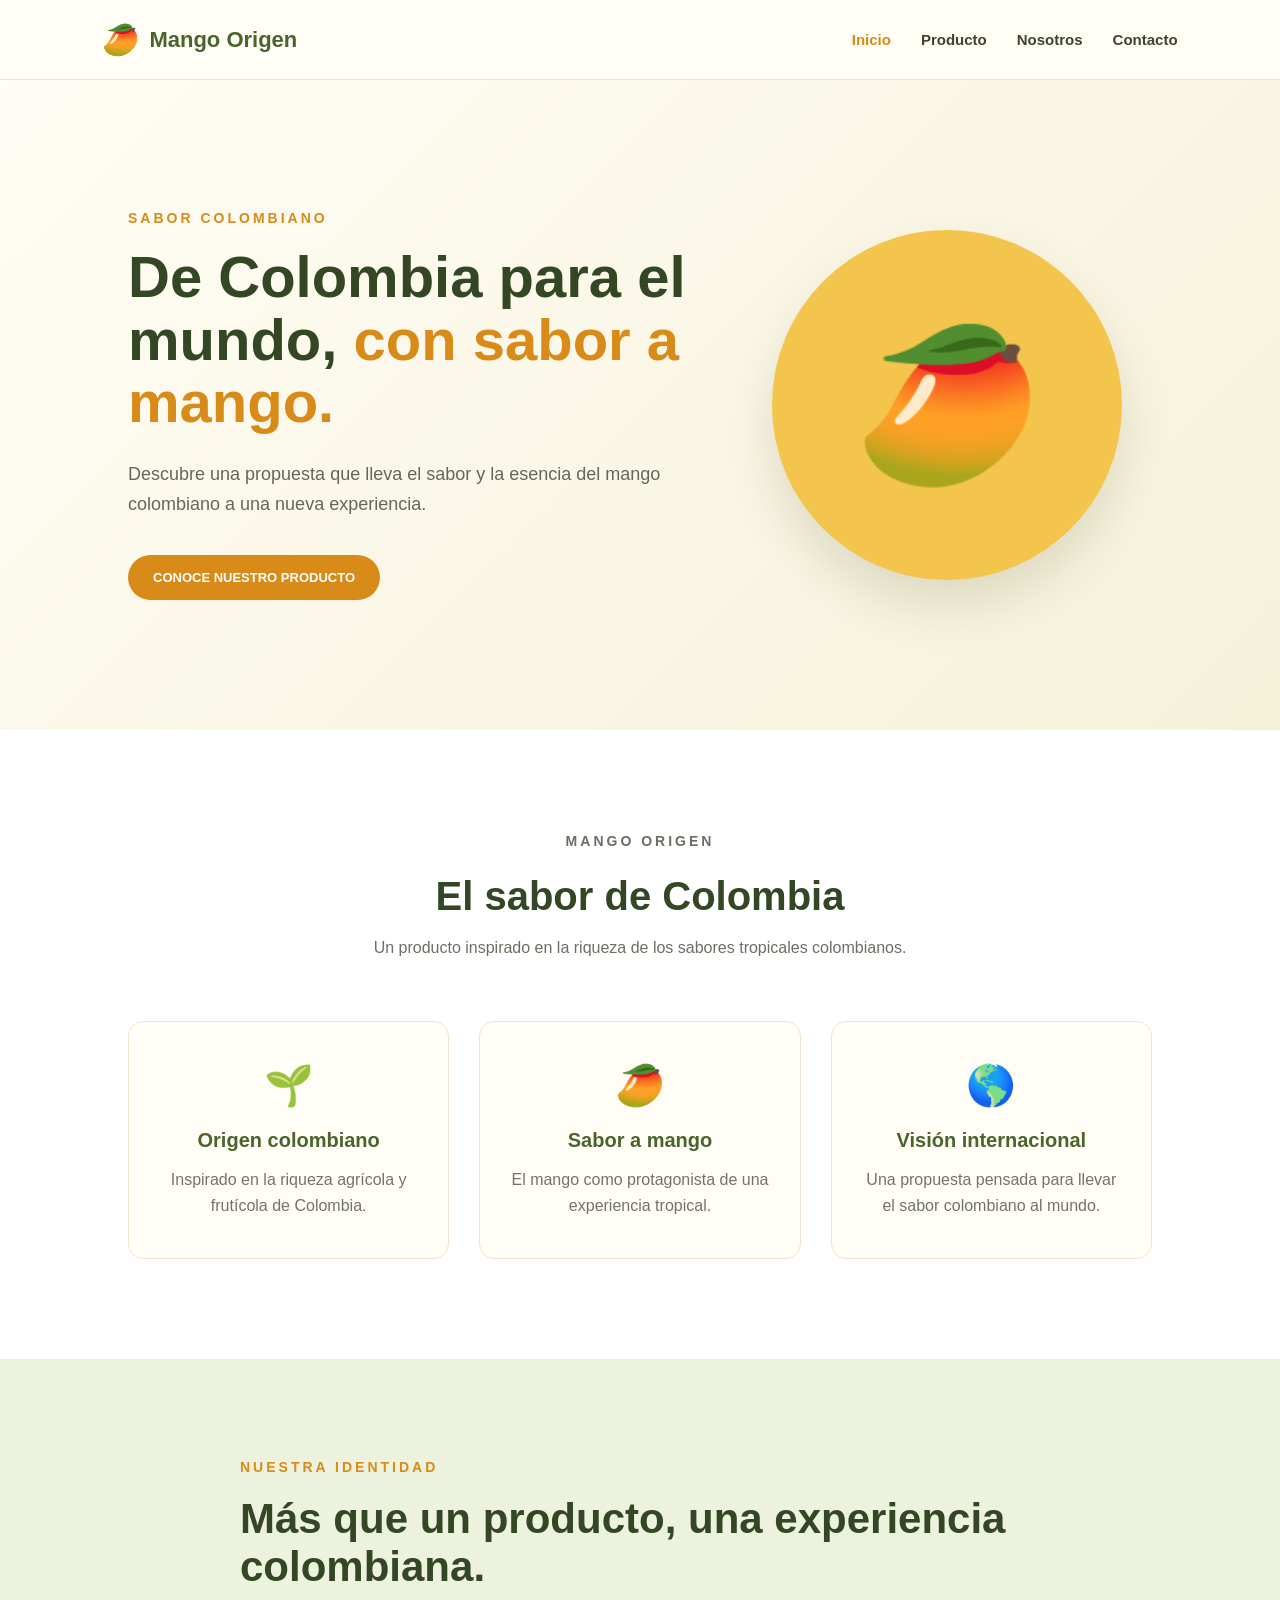
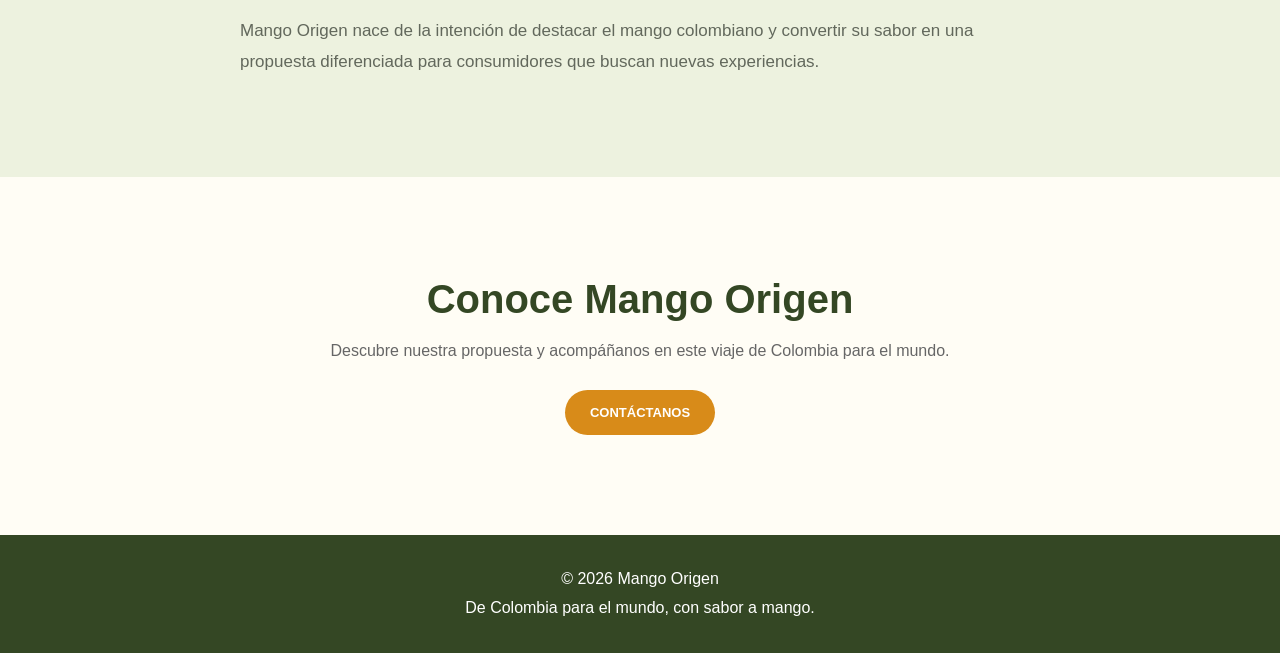
==== index.html @ f95874d5 "Initial commit for website" ====
<!DOCTYPE html>
<html lang="es">

<head>
    <meta charset="UTF-8">
    <meta name="viewport" content="width=device-width, initial-scale=1.0">

    <title>Mango Origen | Sabor colombiano</title>

    <!-- Conexión con CSS -->
    <link rel="stylesheet" href="estilos.css">
</head>

<body>

    <!-- ==============================
         BARRA DE NAVEGACIÓN
    =============================== -->

    <header class="navbar">

        <div class="logo">
            <span>🥭</span>
            <h2>Mango Origen</h2>
        </div>

        <nav>
            <a href="index.html" class="activo">Inicio</a>
            <a href="#producto">Producto</a>
            <a href="#nosotros">Nosotros</a>
            <a href="#contacto">Contacto</a>
        </nav>

    </header>


    <!-- ==============================
         SECCIÓN PRINCIPAL
    =============================== -->

    <main>

        <section class="hero">

            <div class="hero-text">

                <p class="etiqueta">
                    SABOR COLOMBIANO
                </p>

                <h1>
                    De Colombia para el mundo,
                    <span>con sabor a mango.</span>
                </h1>

                <p class="descripcion">
                    Descubre una propuesta que lleva el sabor y
                    la esencia del mango colombiano a una nueva
                    experiencia.
                </p>

                <a href="#producto" class="boton">
                    CONOCE NUESTRO PRODUCTO
                </a>

            </div>


            <div class="hero-image">

                <div class="mango-circle">
                    🥭
                </div>

            </div>

        </section>


        <!-- ==============================
             PRESENTACIÓN DEL PRODUCTO
        =============================== -->

        <section id="producto" class="producto">

            <div class="titulo-seccion">

                <p class="etiqueta">
                    MANGO ORIGEN
                </p>

                <h2>
                    El sabor de Colombia
                </h2>

                <p>
                    Un producto inspirado en la riqueza de los
                    sabores tropicales colombianos.
                </p>

            </div>


            <div class="caracteristicas">

                <div class="card">

                    <div class="icono">
                        🌱
                    </div>

                    <h3>
                        Origen colombiano
                    </h3>

                    <p>
                        Inspirado en la riqueza agrícola y
                        frutícola de Colombia.
                    </p>

                </div>


                <div class="card">

                    <div class="icono">
                        🥭
                    </div>

                    <h3>
                        Sabor a mango
                    </h3>

                    <p>
                        El mango como protagonista de una
                        experiencia tropical.
                    </p>

                </div>


                <div class="card">

                    <div class="icono">
                        🌎
                    </div>

                    <h3>
                        Visión internacional
                    </h3>

                    <p>
                        Una propuesta pensada para llevar
                        el sabor colombiano al mundo.
                    </p>

                </div>

            </div>

        </section>


        <!-- ==============================
             NOSOTROS
        =============================== -->

        <section id="nosotros" class="nosotros">

            <div>

                <p class="etiqueta">
                    NUESTRA IDENTIDAD
                </p>

                <h2>
                    Más que un producto,
                    una experiencia colombiana.
                </h2>

                <p>
                    Mango Origen nace de la intención de
                    destacar el mango colombiano y convertir
                    su sabor en una propuesta diferenciada
                    para consumidores que buscan nuevas
                    experiencias.
                </p>

            </div>

        </section>


        <!-- ==============================
             CONTACTO
        =============================== -->

        <section id="contacto" class="contacto">

            <h2>
                Conoce Mango Origen
            </h2>

            <p>
                Descubre nuestra propuesta y acompáñanos
                en este viaje de Colombia para el mundo.
            </p>

            <a href="mailto:contacto@mangoorigen.com" class="boton">
                CONTÁCTANOS
            </a>

        </section>

    </main>


    <!-- ==============================
         PIE DE PÁGINA
    =============================== -->

    <footer>

        <p>
            © 2026 Mango Origen
        </p>

        <p>
            De Colombia para el mundo, con sabor a mango.
        </p>

    </footer>


</body>

</html>
---- estilos.css ----
/* =========================================
   CONFIGURACIÓN GENERAL
========================================= */

* {
    margin: 0;
    padding: 0;
    box-sizing: border-box;
}

html {
    scroll-behavior: smooth;
}

body {
    font-family: Arial, Helvetica, sans-serif;
    background-color: #fffdf5;
    color: #26351f;
}


/* =========================================
   BARRA DE NAVEGACIÓN
========================================= */

.navbar {
    width: 100%;
    height: 80px;

    display: flex;
    align-items: center;
    justify-content: space-between;

    padding: 0 8%;

    background-color: #fffdf5;

    border-bottom: 1px solid #eee5c9;
}

.logo {
    display: flex;
    align-items: center;
    gap: 10px;
}

.logo span {
    font-size: 30px;
}

.logo h2 {
    font-size: 22px;
    color: #49652c;
}

nav {
    display: flex;
    gap: 30px;
}

nav a {
    text-decoration: none;
    color: #39452e;
    font-size: 15px;
    font-weight: bold;

    transition: 0.3s;
}

nav a:hover,
nav a.activo {
    color: #d88b19;
}


/* =========================================
   SECCIÓN PRINCIPAL
========================================= */

.hero {
    min-height: 650px;

    display: flex;
    align-items: center;
    justify-content: space-between;

    padding: 70px 10%;

    background: linear-gradient(
        135deg,
        #fffdf5 0%,
        #f5f1d9 100%
    );
}

.hero-text {
    width: 55%;
}

.etiqueta {
    color: #d88b19;

    font-size: 14px;
    font-weight: bold;

    letter-spacing: 3px;

    margin-bottom: 20px;
}

.hero h1 {
    font-size: 58px;
    line-height: 1.08;

    color: #344724;

    margin-bottom: 25px;
}

.hero h1 span {
    color: #d88b19;
}

.descripcion {
    max-width: 550px;

    font-size: 18px;
    line-height: 1.7;

    color: #62685c;

    margin-bottom: 35px;
}


/* =========================================
   BOTONES
========================================= */

.boton {
    display: inline-block;

    padding: 15px 25px;

    background-color: #d88b19;

    color: white;

    text-decoration: none;

    border-radius: 30px;

    font-size: 13px;
    font-weight: bold;

    transition: 0.3s;
}

.boton:hover {
    background-color: #b96f0b;

    transform: translateY(-2px);
}


/* =========================================
   IMAGEN / ELEMENTO VISUAL DEL MANGO
========================================= */

.hero-image {
    width: 40%;

    display: flex;
    justify-content: center;
    align-items: center;
}

.mango-circle {

    width: 350px;
    height: 350px;

    border-radius: 50%;

    display: flex;
    justify-content: center;
    align-items: center;

    font-size: 150px;

    background: #f3c54d;

    box-shadow:
        0 25px 50px rgba(80, 70, 20, 0.15);
}


/* =========================================
   PRODUCTO
========================================= */

.producto {
    padding: 100px 10%;

    text-align: center;

    background-color: white;
}

.titulo-seccion {
    max-width: 700px;

    margin: 0 auto 60px;
}

.titulo-seccion h2 {
    font-size: 40px;

    color: #344724;

    margin-bottom: 15px;
}

.titulo-seccion p {
    color: #6b7065;

    line-height: 1.7;
}


/* =========================================
   TARJETAS
========================================= */

.caracteristicas {

    display: grid;

    grid-template-columns:
        repeat(3, 1fr);

    gap: 30px;
}

.card {

    padding: 40px 30px;

    background-color: #fffdf5;

    border: 1px solid #eee5c9;

    border-radius: 15px;

    transition: 0.3s;
}

.card:hover {

    transform: translateY(-8px);

    box-shadow:
        0 15px 35px rgba(0, 0, 0, 0.08);
}

.icono {
    font-size: 40px;

    margin-bottom: 20px;
}

.card h3 {

    color: #49652c;

    margin-bottom: 15px;

    font-size: 20px;
}

.card p {

    color: #70756c;

    line-height: 1.6;
}


/* =========================================
   NOSOTROS
========================================= */

.nosotros {

    padding: 100px 15%;

    background-color: #edf2df;
}

.nosotros div {

    max-width: 800px;

    margin: auto;
}

.nosotros h2 {

    font-size: 42px;

    color: #344724;

    margin-bottom: 25px;
}

.nosotros p:last-child {

    color: #62685c;

    line-height: 1.8;

    font-size: 17px;
}


/* =========================================
   CONTACTO
========================================= */

.contacto {

    text-align: center;

    padding: 100px 20px;

    background-color: #fffdf5;
}

.contacto h2 {

    font-size: 40px;

    color: #344724;

    margin-bottom: 20px;
}

.contacto p {

    color: #666;

    margin-bottom: 30px;
}


/* =========================================
   FOOTER
========================================= */

footer {

    padding: 30px;

    text-align: center;

    background-color: #344724;

    color: white;

    line-height: 1.8;
}


/* =========================================
   DISEÑO PARA CELULAR
========================================= */

@media (max-width: 768px) {

    .navbar {

        padding: 0 5%;
    }

    nav {

        gap: 12px;
    }

    nav a {

        font-size: 12px;
    }

    .hero {

        flex-direction: column;

        text-align: center;

        padding: 70px 5%;
    }

    .hero-text {

        width: 100%;
    }

    .hero h1 {

        font-size: 40px;
    }

    .descripcion {

        margin-left: auto;
        margin-right: auto;
    }

    .hero-image {

        width: 100%;

        margin-top: 50px;
    }

    .mango-circle {

        width: 250px;
        height: 250px;

        font-size: 100px;
    }

    .caracteristicas {

        grid-template-columns: 1fr;
    }

    .nosotros {

        padding: 80px 8%;
    }

    .nosotros h2 {

        font-size: 32px;
    }

}
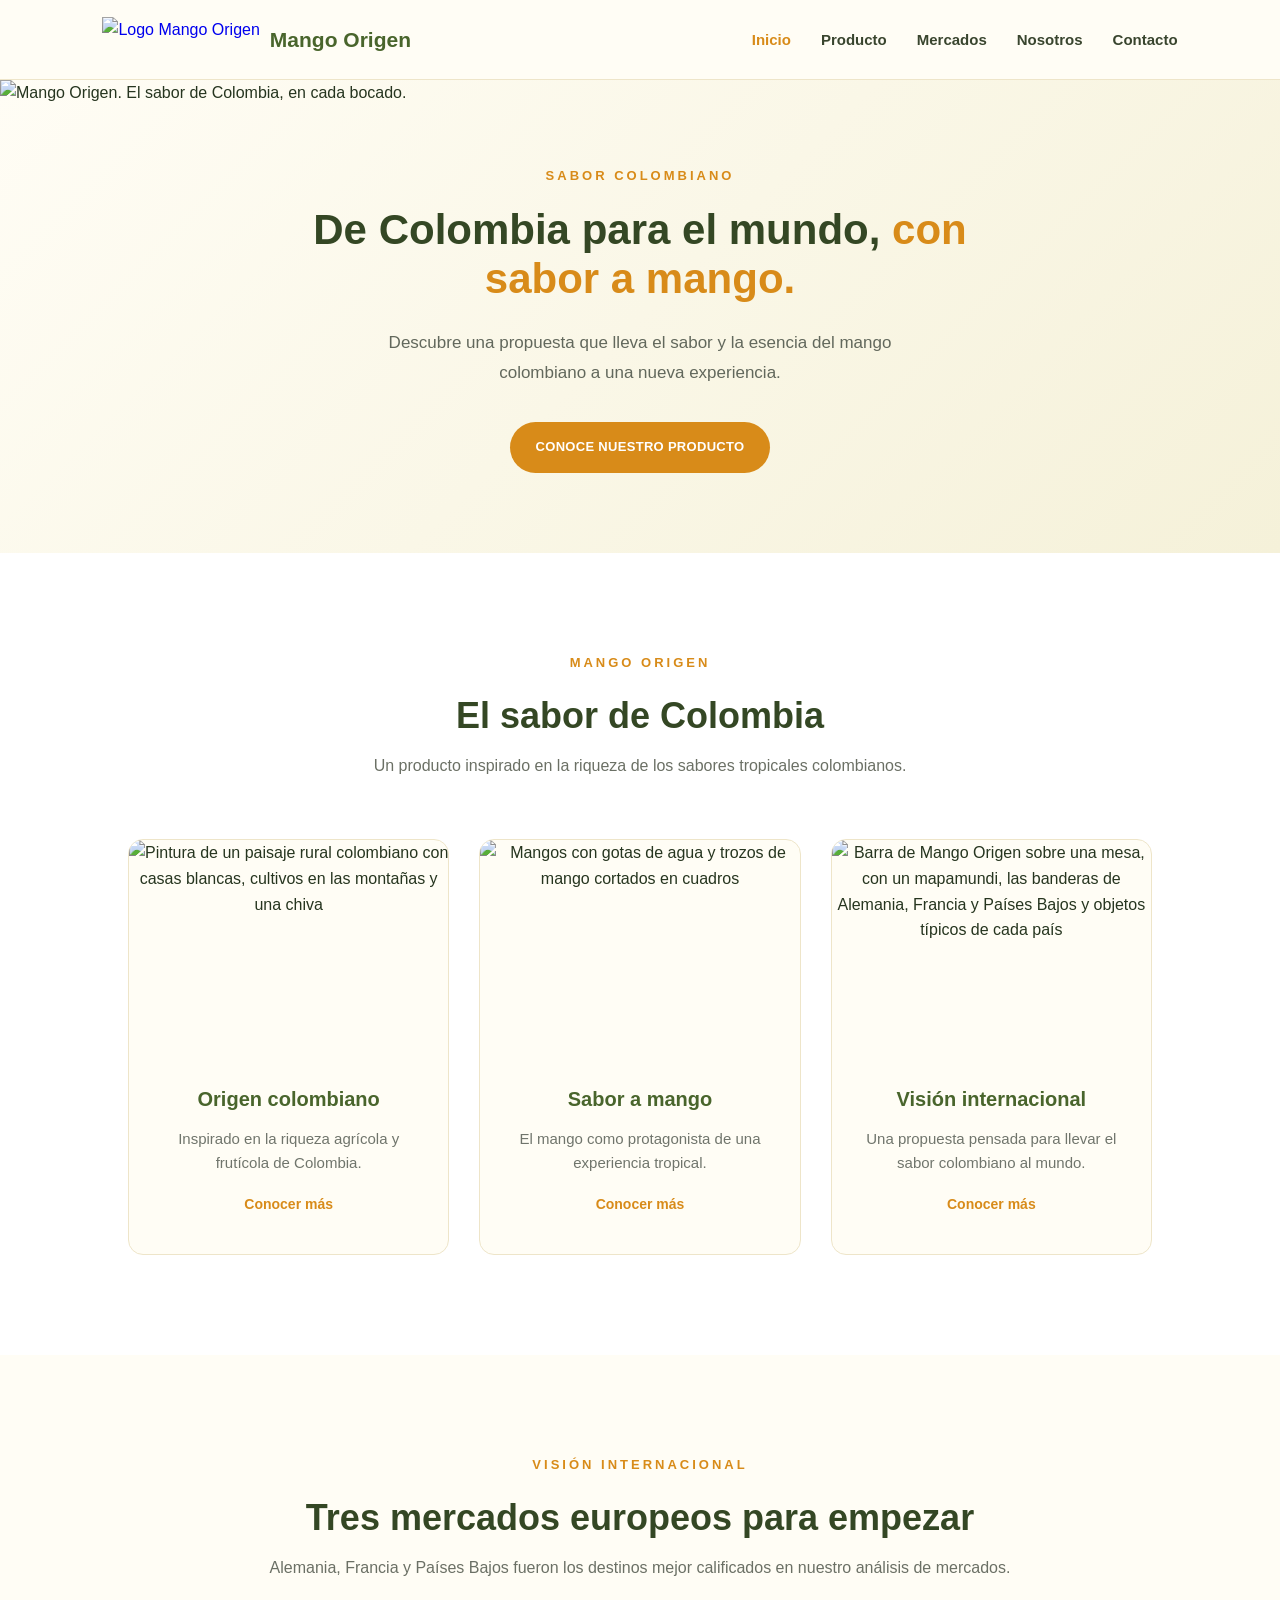
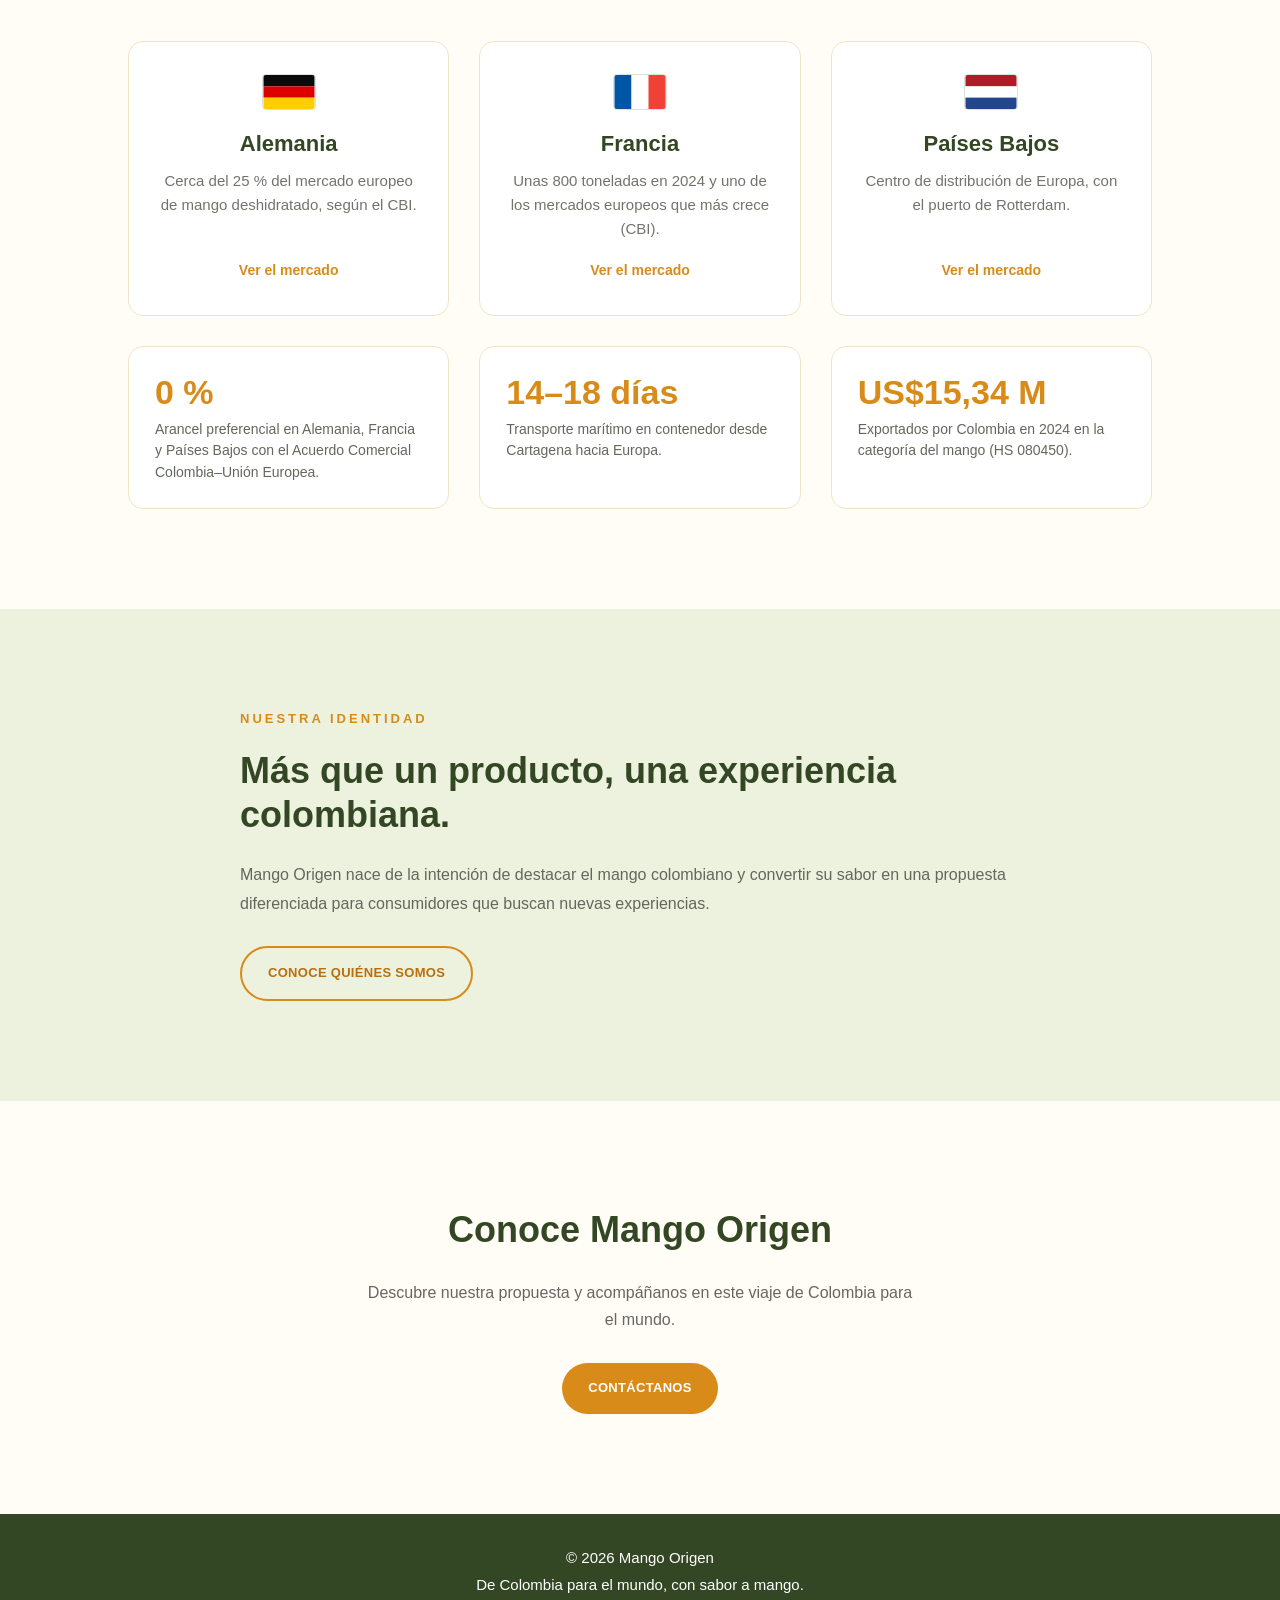
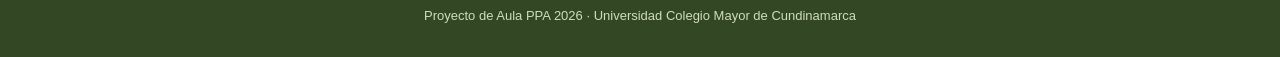
==== commit de6f7caf: "Add files via upload" ====
--- a/index.html
+++ b/index.html
@@ -6,6 +6,9 @@
     <meta name="viewport" content="width=device-width, initial-scale=1.0">
 
     <title>Mango Origen | Sabor colombiano</title>
+    <meta name="description" content="Mango Origen: snack premium de mango colombiano deshidratado. De Colombia para el mundo, con sabor a mango.">
+
+    <link rel="icon" type="image/png" href="imagenes/logo-navbar.png">
 
     <!-- Conexión con CSS -->
     <link rel="stylesheet" href="estilos.css">
@@ -19,28 +22,31 @@
 
     <header class="navbar">
 
-        <div class="logo">
-            <span>🥭</span>
+        <a class="logo" href="index.html">
+            <img src="imagenes/logo-navbar.png" alt="Logo Mango Origen">
             <h2>Mango Origen</h2>
-        </div>
+        </a>
 
         <nav>
             <a href="index.html" class="activo">Inicio</a>
-            <a href="#producto">Producto</a>
-            <a href="#nosotros">Nosotros</a>
-            <a href="#contacto">Contacto</a>
+            <a href="producto.html">Producto</a>
+            <a href="mercados.html">Mercados</a>
+            <a href="nosotros.html">Nosotros</a>
+            <a href="contacto.html">Contacto</a>
         </nav>
 
     </header>
 
-
-    <!-- ==============================
-         SECCIÓN PRINCIPAL
-    =============================== -->
-
     <main>
 
         <section class="hero">
+
+            <!-- Imagen grande de Mango Origen (de lado a lado) -->
+            <div class="hero-banner">
+                <img src="imagenes/imagen-promocional.jpg"
+                     alt="Mango Origen. El sabor de Colombia, en cada bocado.">
+            </div>
+
 
             <div class="hero-text">
 
@@ -59,18 +65,9 @@
                     experiencia.
                 </p>
 
-                <a href="#producto" class="boton">
+                <a href="producto.html" class="boton">
                     CONOCE NUESTRO PRODUCTO
                 </a>
-
-            </div>
-
-
-            <div class="hero-image">
-
-                <div class="mango-circle">
-                    🥭
-                </div>
 
             </div>
 
@@ -103,59 +100,110 @@
 
             <div class="caracteristicas">
 
-                <div class="card">
-
-                    <div class="icono">
-                        🌱
+                <a class="card" href="nosotros.html#origen">
+
+                    <img src="imagenes/tarjeta-origen.jpg" alt="Pintura de un paisaje rural colombiano con casas blancas, cultivos en las montañas y una chiva" class="card-img">
+
+                    <div class="card-texto">
+
+                        <h3>Origen colombiano</h3>
+
+                        <p>Inspirado en la riqueza agrícola y frutícola de Colombia.</p>
+
+                        <span class="ver-mas">Conocer más</span>
+
                     </div>
 
-                    <h3>
-                        Origen colombiano
-                    </h3>
-
-                    <p>
-                        Inspirado en la riqueza agrícola y
-                        frutícola de Colombia.
-                    </p>
-
-                </div>
-
-
-                <div class="card">
-
-                    <div class="icono">
-                        🥭
+                </a>
+
+                <a class="card" href="producto.html">
+
+                    <img src="imagenes/tarjeta-sabor.jpg" alt="Mangos con gotas de agua y trozos de mango cortados en cuadros" class="card-img">
+
+                    <div class="card-texto">
+
+                        <h3>Sabor a mango</h3>
+
+                        <p>El mango como protagonista de una experiencia tropical.</p>
+
+                        <span class="ver-mas">Conocer más</span>
+
                     </div>
 
-                    <h3>
-                        Sabor a mango
-                    </h3>
-
-                    <p>
-                        El mango como protagonista de una
-                        experiencia tropical.
-                    </p>
-
-                </div>
-
-
-                <div class="card">
-
-                    <div class="icono">
-                        🌎
+                </a>
+
+                <a class="card" href="mercados.html">
+
+                    <img src="imagenes/tarjeta-mundo.jpg" alt="Barra de Mango Origen sobre una mesa, con un mapamundi, las banderas de Alemania, Francia y Países Bajos y objetos típicos de cada país" class="card-img">
+
+                    <div class="card-texto">
+
+                        <h3>Visión internacional</h3>
+
+                        <p>Una propuesta pensada para llevar el sabor colombiano al mundo.</p>
+
+                        <span class="ver-mas">Conocer más</span>
+
                     </div>
 
-                    <h3>
-                        Visión internacional
-                    </h3>
-
-                    <p>
-                        Una propuesta pensada para llevar
-                        el sabor colombiano al mundo.
-                    </p>
-
-                </div>
-
+                </a>
+
+            </div>
+
+        </section>
+
+
+        <!-- ==============================
+             MERCADOS
+        =============================== -->
+
+        <section id="mercados" class="mercados-inicio">
+
+            <div class="titulo-seccion">
+
+                <p class="etiqueta">
+                    VISIÓN INTERNACIONAL
+                </p>
+
+                <h2>
+                    Tres mercados europeos para empezar
+                </h2>
+
+                <p>
+                    Alemania, Francia y Países Bajos fueron los destinos
+                    mejor calificados en nuestro análisis de mercados.
+                </p>
+
+            </div>
+
+
+            <div class="mercados-mini">
+
+                <a class="mercado-mini" href="mercados.html#alemania">
+                    <svg class="bandera" viewBox="0 0 3 2" aria-hidden="true"><rect width="3" height="0.67" fill="#0b0b0b"/><rect y="0.67" width="3" height="0.67" fill="#DD0000"/><rect y="1.33" width="3" height="0.67" fill="#FFCE00"/></svg>
+                    <h3>Alemania</h3>
+                    <p>Cerca del 25 % del mercado europeo de mango deshidratado, según el CBI.</p>
+                    <span class="ver-mas">Ver el mercado</span>
+                </a>
+
+                <a class="mercado-mini" href="mercados.html#francia">
+                    <svg class="bandera" viewBox="0 0 3 2" aria-hidden="true"><rect width="1" height="2" fill="#0055A4"/><rect x="1" width="1" height="2" fill="#fff"/><rect x="2" width="1" height="2" fill="#EF4135"/></svg>
+                    <h3>Francia</h3>
+                    <p>Unas 800 toneladas en 2024 y uno de los mercados europeos que más crece (CBI).</p>
+                    <span class="ver-mas">Ver el mercado</span>
+                </a>
+
+                <a class="mercado-mini" href="mercados.html#paises-bajos">
+                    <svg class="bandera" viewBox="0 0 3 2" aria-hidden="true"><rect width="3" height="0.67" fill="#AE1C28"/><rect y="0.67" width="3" height="0.67" fill="#fff"/><rect y="1.33" width="3" height="0.67" fill="#21468B"/></svg>
+                    <h3>Países Bajos</h3>
+                    <p>Centro de distribución de Europa, con el puerto de Rotterdam.</p>
+                    <span class="ver-mas">Ver el mercado</span>
+                </a>
+
+            </div>
+
+            <div class="datos">
+                <div class="dato"><strong>0 %</strong><span>Arancel preferencial en Alemania, Francia y Países Bajos con el Acuerdo Comercial Colombia–Unión Europea.</span></div><div class="dato"><strong>14–18 días</strong><span>Transporte marítimo en contenedor desde Cartagena hacia Europa.</span></div><div class="dato"><strong>US$15,34 M</strong><span>Exportados por Colombia en 2024 en la categoría del mango (HS 080450).</span></div>
             </div>
 
         </section>
@@ -165,9 +213,9 @@
              NOSOTROS
         =============================== -->
 
-        <section id="nosotros" class="nosotros">
-
-            <div>
+        <section id="nosotros" class="nosotros-inicio">
+
+            <div class="nosotros-caja">
 
                 <p class="etiqueta">
                     NUESTRA IDENTIDAD
@@ -186,6 +234,10 @@
                     experiencias.
                 </p>
 
+                <a href="nosotros.html" class="boton boton-borde">
+                    CONOCE QUIÉNES SOMOS
+                </a>
+
             </div>
 
         </section>
@@ -206,7 +258,7 @@
                 en este viaje de Colombia para el mundo.
             </p>
 
-            <a href="mailto:contacto@mangoorigen.com" class="boton">
+            <a href="contacto.html" class="boton">
                 CONTÁCTANOS
             </a>
 
@@ -229,9 +281,12 @@
             De Colombia para el mundo, con sabor a mango.
         </p>
 
+        <p class="pie-nota">
+            Proyecto de Aula PPA 2026 · Universidad Colegio Mayor de Cundinamarca
+        </p>
+
     </footer>
 
-
 </body>
 
-</html>+</html>
--- a/estilos.css
+++ b/estilos.css
@@ -1,3 +1,40 @@
+/* =========================================
+   FUENTE: Poppins (los archivos están en la carpeta "fuentes")
+========================================= */
+
+@font-face {
+    font-family: 'Poppins';
+    font-style: normal;
+    font-weight: 400;
+    font-display: swap;
+    src: url('fuentes/poppins-latin-400-normal.woff2') format('woff2');
+}
+
+@font-face {
+    font-family: 'Poppins';
+    font-style: normal;
+    font-weight: 500;
+    font-display: swap;
+    src: url('fuentes/poppins-latin-500-normal.woff2') format('woff2');
+}
+
+@font-face {
+    font-family: 'Poppins';
+    font-style: normal;
+    font-weight: 600;
+    font-display: swap;
+    src: url('fuentes/poppins-latin-600-normal.woff2') format('woff2');
+}
+
+@font-face {
+    font-family: 'Poppins';
+    font-style: normal;
+    font-weight: 700;
+    font-display: swap;
+    src: url('fuentes/poppins-latin-700-normal.woff2') format('woff2');
+}
+
+
 /* =========================================
    CONFIGURACIÓN GENERAL
 ========================================= */
@@ -10,12 +47,24 @@
 
 html {
     scroll-behavior: smooth;
+    scroll-padding-top: 70px;
 }
 
 body {
-    font-family: Arial, Helvetica, sans-serif;
+    font-family: 'Poppins', Arial, Helvetica, sans-serif;
     background-color: #fffdf5;
     color: #26351f;
+    line-height: 1.6;
+}
+
+img {
+    max-width: 100%;
+}
+
+a:focus-visible {
+    outline: 3px solid #d88b19;
+    outline-offset: 3px;
+    border-radius: 4px;
 }
 
 
@@ -25,13 +74,14 @@
 
 .navbar {
     width: 100%;
-    height: 80px;
+    min-height: 80px;
 
     display: flex;
     align-items: center;
     justify-content: space-between;
-
-    padding: 0 8%;
+    gap: 12px 30px;
+
+    padding: 12px 8%;
 
     background-color: #fffdf5;
 
@@ -42,14 +92,20 @@
     display: flex;
     align-items: center;
     gap: 10px;
-}
-
-.logo span {
-    font-size: 30px;
+
+    text-decoration: none;
+}
+
+.logo img {
+    height: 46px;
+    width: auto;
+
+    display: block;
 }
 
 .logo h2 {
-    font-size: 22px;
+    font-size: 21px;
+    font-weight: 600;
     color: #49652c;
 }
 
@@ -62,7 +118,7 @@
     text-decoration: none;
     color: #39452e;
     font-size: 15px;
-    font-weight: bold;
+    font-weight: 600;
 
     transition: 0.3s;
 }
@@ -74,18 +130,10 @@
 
 
 /* =========================================
-   SECCIÓN PRINCIPAL
+   SECCIÓN PRINCIPAL (INICIO)
 ========================================= */
 
 .hero {
-    min-height: 650px;
-
-    display: flex;
-    align-items: center;
-    justify-content: space-between;
-
-    padding: 70px 10%;
-
     background: linear-gradient(
         135deg,
         #fffdf5 0%,
@@ -93,15 +141,34 @@
     );
 }
 
+/* Imagen grande de Mango Origen, de lado a lado */
+.hero-banner img {
+    display: block;
+
+    width: 100%;
+    height: auto;
+
+    /* en pantallas bajitas recorta un poco arriba y abajo para que quepa */
+    max-height: calc(100vh - 80px);
+
+    object-fit: cover;
+}
+
 .hero-text {
-    width: 55%;
+    max-width: 900px;
+
+    margin: 0 auto;
+
+    padding: 60px 5% 80px;
+
+    text-align: center;
 }
 
 .etiqueta {
     color: #d88b19;
 
-    font-size: 14px;
-    font-weight: bold;
+    font-size: 13px;
+    font-weight: 600;
 
     letter-spacing: 3px;
 
@@ -109,8 +176,9 @@
 }
 
 .hero h1 {
-    font-size: 58px;
-    line-height: 1.08;
+    font-size: 42px;
+    line-height: 1.15;
+    font-weight: 700;
 
     color: #344724;
 
@@ -122,10 +190,12 @@
 }
 
 .descripcion {
-    max-width: 550px;
-
-    font-size: 18px;
-    line-height: 1.7;
+    max-width: 560px;
+    margin-left: auto;
+    margin-right: auto;
+
+    font-size: 17px;
+    line-height: 1.75;
 
     color: #62685c;
 
@@ -140,7 +210,7 @@
 .boton {
     display: inline-block;
 
-    padding: 15px 25px;
+    padding: 15px 26px;
 
     background-color: #d88b19;
 
@@ -151,7 +221,9 @@
     border-radius: 30px;
 
     font-size: 13px;
-    font-weight: bold;
+    font-weight: 600;
+
+    letter-spacing: 0.3px;
 
     transition: 0.3s;
 }
@@ -162,41 +234,23 @@
     transform: translateY(-2px);
 }
 
-
-/* =========================================
-   IMAGEN / ELEMENTO VISUAL DEL MANGO
-========================================= */
-
-.hero-image {
-    width: 40%;
-
-    display: flex;
-    justify-content: center;
-    align-items: center;
-}
-
-.mango-circle {
-
-    width: 350px;
-    height: 350px;
-
-    border-radius: 50%;
-
-    display: flex;
-    justify-content: center;
-    align-items: center;
-
-    font-size: 150px;
-
-    background: #f3c54d;
-
-    box-shadow:
-        0 25px 50px rgba(80, 70, 20, 0.15);
-}
-
-
-/* =========================================
-   PRODUCTO
+.boton-borde {
+    background-color: transparent;
+
+    color: #b96f0b;
+
+    border: 2px solid #d88b19;
+}
+
+.boton-borde:hover {
+    background-color: #d88b19;
+
+    color: white;
+}
+
+
+/* =========================================
+   INICIO: PRODUCTO (TARJETAS)
 ========================================= */
 
 .producto {
@@ -214,37 +268,32 @@
 }
 
 .titulo-seccion h2 {
-    font-size: 40px;
+    font-size: 36px;
+    line-height: 1.2;
+    font-weight: 600;
 
     color: #344724;
 
     margin-bottom: 15px;
 }
 
-.titulo-seccion p {
+.titulo-seccion p:last-child {
     color: #6b7065;
 
     line-height: 1.7;
 }
 
-
-/* =========================================
-   TARJETAS
-========================================= */
-
 .caracteristicas {
-
     display: grid;
 
-    grid-template-columns:
-        repeat(3, 1fr);
+    grid-template-columns: repeat(3, 1fr);
 
     gap: 30px;
 }
 
 .card {
-
-    padding: 40px 30px;
+    display: flex;
+    flex-direction: column;
 
     background-color: #fffdf5;
 
@@ -252,122 +301,1057 @@
 
     border-radius: 15px;
 
+    /* hace que la imagen respete las esquinas redondeadas */
+    overflow: hidden;
+
+    text-decoration: none;
+    color: inherit;
+
     transition: 0.3s;
 }
 
 .card:hover {
-
     transform: translateY(-8px);
 
-    box-shadow:
-        0 15px 35px rgba(0, 0, 0, 0.08);
-}
-
-.icono {
-    font-size: 40px;
+    box-shadow: 0 15px 35px rgba(0, 0, 0, 0.08);
+}
+
+/* Imagen de cada tarjeta */
+.card-img {
+    display: block;
+
+    width: 100%;
+
+    aspect-ratio: 3 / 2;
+
+    object-fit: cover;
+}
+
+.card-texto {
+    flex: 1;
+
+    display: flex;
+    flex-direction: column;
+    align-items: center;
+
+    padding: 30px 30px 36px;
+}
+
+.card h3 {
+    color: #49652c;
+
+    margin-bottom: 12px;
+
+    font-size: 20px;
+    font-weight: 600;
+}
+
+.card p {
+    color: #70756c;
+
+    line-height: 1.6;
+
+    font-size: 15px;
+
+    margin-bottom: 18px;
+}
+
+.ver-mas {
+    display: inline-block;
+
+    margin-top: auto;
+
+    color: #d88b19;
+
+    font-size: 14px;
+    font-weight: 600;
+
+    border-bottom: 2px solid transparent;
+
+    transition: 0.3s;
+}
+
+.card:hover .ver-mas {
+    border-bottom-color: #d88b19;
+}
+
+
+/* =========================================
+   INICIO: MERCADOS
+========================================= */
+
+.mercados-inicio {
+    padding: 100px 10%;
+
+    text-align: center;
+
+    background-color: #fffdf5;
+}
+
+.mercados-mini {
+    display: grid;
+
+    grid-template-columns: repeat(3, 1fr);
+
+    gap: 30px;
+
+    margin-bottom: 30px;
+}
+
+.mercado-mini {
+    display: flex;
+    flex-direction: column;
+    align-items: center;
+
+    padding: 32px 28px;
+
+    background-color: white;
+
+    border: 1px solid #eee5c9;
+
+    border-radius: 15px;
+
+    text-decoration: none;
+    color: inherit;
+
+    transition: 0.3s;
+}
+
+.mercado-mini:hover {
+    transform: translateY(-6px);
+
+    box-shadow: 0 15px 35px rgba(0, 0, 0, 0.08);
+}
+
+.mercado-mini h3 {
+    font-size: 22px;
+    font-weight: 600;
+
+    color: #344724;
+
+    margin: 16px 0 8px;
+}
+
+.mercado-mini p {
+    font-size: 15px;
+    line-height: 1.6;
+
+    color: #70756c;
+
+    margin-bottom: 18px;
+}
+
+.mercado-mini:hover .ver-mas {
+    border-bottom-color: #d88b19;
+}
+
+.bandera {
+    display: block;
+
+    width: 54px;
+    height: 36px;
+
+    margin: 0 auto;
+
+    border: 1px solid rgba(0, 0, 0, 0.12);
+
+    border-radius: 4px;
+}
+
+.datos {
+    display: grid;
+
+    grid-template-columns: repeat(auto-fit, minmax(210px, 1fr));
+
+    gap: 20px;
+
+    text-align: left;
+}
+
+.mercados-inicio .titulo-seccion {
+    max-width: 800px;
+}
+
+.mercados-inicio .datos {
+    grid-template-columns: repeat(3, 1fr);
+
+    gap: 30px;
+}
+
+.dato {
+    padding: 26px 26px 24px;
+
+    background-color: white;
+
+    border: 1px solid #eee5c9;
+
+    border-radius: 15px;
+}
+
+.dato strong {
+    display: block;
+
+    font-size: 34px;
+    line-height: 1.15;
+    font-weight: 700;
+
+    color: #d88b19;
+
+    margin-bottom: 6px;
+}
+
+.dato span {
+    display: block;
+
+    font-size: 14px;
+    line-height: 1.55;
+
+    color: #62685c;
+}
+
+
+/* =========================================
+   INICIO: NOSOTROS Y CONTACTO
+========================================= */
+
+.nosotros-inicio {
+    padding: 100px 15%;
+
+    background-color: #edf2df;
+}
+
+.nosotros-caja {
+    max-width: 800px;
+
+    margin: auto;
+}
+
+.nosotros-caja h2 {
+    font-size: 36px;
+    line-height: 1.2;
+    font-weight: 600;
+
+    color: #344724;
+
+    margin-bottom: 25px;
+}
+
+.nosotros-caja p:not(.etiqueta) {
+    color: #62685c;
+
+    line-height: 1.8;
+
+    font-size: 16px;
+
+    margin-bottom: 28px;
+}
+
+.contacto {
+    text-align: center;
+
+    padding: 100px 20px;
+
+    background-color: #fffdf5;
+}
+
+.contacto h2 {
+    font-size: 36px;
+    font-weight: 600;
+
+    color: #344724;
 
     margin-bottom: 20px;
 }
 
-.card h3 {
+.contacto p {
+    max-width: 560px;
+
+    margin: 0 auto 30px;
+
+    color: #666;
+
+    line-height: 1.7;
+}
+
+
+/* =========================================
+   PÁGINAS INTERNAS: ENCABEZADO
+========================================= */
+
+.contenedor {
+    max-width: 1100px;
+
+    margin: 0 auto;
+
+    padding: 0 5%;
+}
+
+.encabezado-pagina {
+    padding: 60px 0 64px;
+
+    background: linear-gradient(
+        135deg,
+        #fffdf5 0%,
+        #f5f1d9 100%
+    );
+
+    border-bottom: 1px solid #eee5c9;
+}
+
+.migas {
+    font-size: 13px;
+
+    color: #70756c;
+
+    margin-bottom: 26px;
+}
+
+.migas a {
+    color: #d88b19;
+
+    font-weight: 500;
+
+    text-decoration: none;
+}
+
+.encabezado-pagina h1 {
+    max-width: 820px;
+
+    font-size: 44px;
+    line-height: 1.15;
+    font-weight: 700;
+
+    color: #344724;
+
+    margin-bottom: 20px;
+}
+
+.encabezado-pagina .intro {
+    max-width: 720px;
+
+    font-size: 17px;
+    line-height: 1.75;
+
+    color: #62685c;
+}
+
+
+/* =========================================
+   PÁGINAS INTERNAS: SECCIONES Y TEXTOS
+========================================= */
+
+.seccion {
+    padding: 80px 0;
+
+    background-color: white;
+}
+
+.seccion.crema {
+    background-color: #fffdf5;
+}
+
+.seccion.verde {
+    background-color: #edf2df;
+}
+
+.seccion h2 {
+    max-width: 780px;
+
+    font-size: 32px;
+    line-height: 1.2;
+    font-weight: 600;
+
+    color: #344724;
+
+    margin-bottom: 18px;
+}
+
+.seccion h3 {
+    font-size: 20px;
+    font-weight: 600;
 
     color: #49652c;
 
-    margin-bottom: 15px;
-
-    font-size: 20px;
-}
-
-.card p {
+    margin-bottom: 10px;
+}
+
+.seccion p {
+    max-width: 760px;
+
+    font-size: 16px;
+    line-height: 1.8;
+
+    color: #62685c;
+
+    margin-bottom: 18px;
+}
+
+.seccion .contenedor > .bloque {
+    margin-top: 34px;
+}
+
+.dos-columnas {
+    display: grid;
+
+    grid-template-columns: 1.2fr 1fr;
+
+    gap: 50px;
+
+    align-items: start;
+}
+
+.dos-columnas p {
+    max-width: none;
+}
+
+.lista {
+    list-style: none;
+}
+
+.lista li {
+    position: relative;
+
+    padding-left: 24px;
+
+    margin-bottom: 12px;
+
+    font-size: 16px;
+    line-height: 1.65;
+
+    color: #62685c;
+}
+
+.lista li::before {
+    content: "";
+
+    position: absolute;
+    left: 2px;
+    top: 0.62em;
+
+    width: 9px;
+    height: 9px;
+
+    border-radius: 50%;
+
+    background-color: #d88b19;
+}
+
+.lista strong {
+    color: #344724;
+
+    font-weight: 600;
+}
+
+.nota {
+    max-width: 760px;
+
+    padding: 16px 20px;
+
+    background-color: #fff7e0;
+
+    border-left: 4px solid #d88b19;
+
+    border-radius: 0 10px 10px 0;
+
+    font-size: 14px;
+    line-height: 1.7;
+
+    color: #62685c;
+}
+
+.seccion .nota {
+    margin-top: 24px;
+}
+
+.cuadro {
+    padding: 28px;
+
+    background-color: #fffdf5;
+
+    border: 1px solid #eee5c9;
+
+    border-radius: 15px;
+}
+
+.seccion.crema .cuadro {
+    background-color: white;
+}
+
+.cuadro h3 {
+    margin-bottom: 14px;
+}
+
+.cuadro p {
+    font-size: 15px;
+    line-height: 1.7;
+}
+
+.cuadro p:last-child {
+    margin-bottom: 0;
+}
+
+
+/* =========================================
+   FICHA DEL PRODUCTO
+========================================= */
+
+.ficha {
+    display: grid;
+
+    grid-template-columns: repeat(3, 1fr);
+
+    gap: 18px;
+
+    margin-top: 30px;
+}
+
+.ficha div {
+    padding: 20px 22px;
+
+    background-color: #fffdf5;
+
+    border: 1px solid #eee5c9;
+
+    border-radius: 15px;
+}
+
+.ficha dt {
+    font-size: 12px;
+    font-weight: 600;
+
+    letter-spacing: 2px;
+    text-transform: uppercase;
+
+    color: #d88b19;
+
+    margin-bottom: 6px;
+}
+
+.ficha dd {
+    font-size: 16px;
+    line-height: 1.5;
+    font-weight: 500;
+
+    color: #344724;
+}
+
+
+/* =========================================
+   TABLAS
+========================================= */
+
+.tabla-scroll + p,
+.grafica + p {
+    margin-top: 24px;
+}
+
+.tabla-scroll {
+    overflow-x: auto;
+
+    margin-top: 26px;
+
+    background-color: white;
+
+    border: 1px solid #eee5c9;
+
+    border-radius: 12px;
+}
+
+.tabla {
+    width: 100%;
+    min-width: 560px;
+
+    border-collapse: collapse;
+
+    font-size: 15px;
+}
+
+.tabla th {
+    padding: 13px 16px;
+
+    background-color: #edf2df;
+
+    color: #344724;
+
+    text-align: left;
+    font-weight: 600;
+
+    white-space: nowrap;
+}
+
+.tabla td {
+    padding: 13px 16px;
+
+    border-top: 1px solid #eee5c9;
+
+    color: #62685c;
+
+    line-height: 1.55;
+
+    vertical-align: top;
+}
+
+.tabla tbody tr:nth-child(even) {
+    background-color: #fffdf5;
+}
+
+.tabla td:first-child {
+    color: #344724;
+
+    font-weight: 500;
+}
+
+.tabla .num {
+    text-align: right;
+
+    white-space: nowrap;
+
+    font-variant-numeric: tabular-nums;
+}
+
+.tabla .baja {
+    color: #b23a2e;
+}
+
+.tabla .sube {
+    color: #2f7a3c;
+}
+
+.tabla a {
+    color: #b96f0b;
+
+    word-break: break-all;
+}
+
+/* colores de la matriz de selección */
+.tabla td.p5 { background-color: #b9d38f; color: #26351f; font-weight: 600; text-align: center; }
+.tabla td.p4 { background-color: #d6e6b8; color: #26351f; font-weight: 600; text-align: center; }
+.tabla td.p3 { background-color: #edf2df; color: #26351f; font-weight: 600; text-align: center; }
+
+.tabla th.centro {
+    text-align: center;
+}
+
+.tabla tr.total td {
+    background-color: #fff2cf;
+
+    color: #344724;
+
+    font-weight: 700;
+
+    text-align: center;
+}
+
+.tabla tr.total td:first-child {
+    text-align: left;
+}
+
+
+/* =========================================
+   GRÁFICAS DE BARRAS
+========================================= */
+
+.grafica {
+    margin-top: 26px;
+
+    padding: 26px 28px;
+
+    background-color: white;
+
+    border: 1px solid #eee5c9;
+
+    border-radius: 15px;
+}
+
+.grafica h3 {
+    font-size: 16px;
+
+    margin-bottom: 4px;
+}
+
+.grafica .sub {
+    font-size: 13px;
+    line-height: 1.5;
 
     color: #70756c;
 
+    margin-bottom: 18px;
+}
+
+.leyenda {
+    display: flex;
+    flex-wrap: wrap;
+    gap: 6px 20px;
+
+    margin-bottom: 18px;
+
+    font-size: 13px;
+
+    color: #62685c;
+}
+
+.leyenda span::before {
+    content: "";
+
+    display: inline-block;
+
+    width: 12px;
+    height: 12px;
+
+    margin-right: 7px;
+
+    border-radius: 3px;
+
+    vertical-align: -1px;
+
+    background-color: var(--c);
+}
+
+.fila-barra {
+    display: grid;
+
+    grid-template-columns: 130px 1fr;
+
+    align-items: center;
+    gap: 12px;
+
+    padding: 8px 0;
+
+    border-top: 1px solid #f3ecd3;
+}
+
+.fila-barra:first-of-type {
+    border-top: none;
+}
+
+.fila-barra .nombre {
+    font-size: 14px;
+    font-weight: 500;
+
+    color: #344724;
+}
+
+.pistas {
+    display: grid;
+    gap: 5px;
+}
+
+.pista {
+    display: flex;
+    align-items: center;
+    gap: 8px;
+}
+
+.barra {
+    height: 15px;
+
+    width: calc(var(--v) * 0.84);
+
+    min-width: 4px;
+
+    border-radius: 0 4px 4px 0;
+
+    background-color: var(--c);
+}
+
+.pista .valor {
+    font-size: 12px;
+    font-weight: 500;
+
+    color: #62685c;
+
+    white-space: nowrap;
+}
+
+
+/* =========================================
+   MERCADOS (PAÍSES)
+========================================= */
+
+.subnav {
+    position: sticky;
+    top: 0;
+    z-index: 20;
+
+    background-color: rgba(255, 253, 245, 0.95);
+
+    border-bottom: 1px solid #eee5c9;
+}
+
+.subnav .contenedor {
+    display: flex;
+    gap: 26px;
+
+    overflow-x: auto;
+    white-space: nowrap;
+
+    padding-top: 14px;
+    padding-bottom: 14px;
+}
+
+.subnav a {
+    font-size: 14px;
+    font-weight: 500;
+
+    color: #344724;
+
+    text-decoration: none;
+
+    transition: 0.3s;
+}
+
+.subnav a:hover {
+    color: #d88b19;
+}
+
+.mercado {
+    display: grid;
+
+    grid-template-columns: 280px 1fr;
+
+    gap: 44px;
+
+    padding: 48px 0;
+
+    border-top: 1px solid #eee5c9;
+}
+
+.mercado:first-of-type {
+    border-top: none;
+
+    padding-top: 30px;
+}
+
+.mercado-cab .bandera {
+    width: 72px;
+    height: 48px;
+
+    margin: 0 0 18px;
+}
+
+.mercado-cab h3 {
+    font-size: 28px;
+
+    margin-bottom: 14px;
+}
+
+.mercado-cab p {
+    font-size: 15px;
+    line-height: 1.65;
+
+    margin-bottom: 12px;
+}
+
+.puntaje {
+    display: inline-block;
+
+    padding: 6px 14px;
+
+    background-color: #fff2cf;
+
+    border-radius: 20px;
+
+    font-size: 13px;
+    font-weight: 600;
+
+    color: #344724;
+}
+
+.mercado-cuerpo h4 {
+    font-size: 12px;
+    font-weight: 600;
+
+    letter-spacing: 2px;
+    text-transform: uppercase;
+
+    color: #d88b19;
+
+    margin: 26px 0 10px;
+}
+
+.mercado-cuerpo h4:first-child {
+    margin-top: 0;
+}
+
+.mercado-cuerpo p {
+    max-width: none;
+
+    font-size: 15px;
+    line-height: 1.75;
+}
+
+.mercado-cuerpo .lista li {
+    font-size: 15px;
+
+    margin-bottom: 8px;
+}
+
+.lista-doble {
+    columns: 2;
+
+    column-gap: 30px;
+}
+
+.lista-doble li {
+    break-inside: avoid;
+}
+
+.rejilla {
+    display: grid;
+
+    grid-template-columns: repeat(3, 1fr);
+
+    gap: 20px;
+
+    margin-top: 28px;
+}
+
+.rejilla.cuatro {
+    grid-template-columns: repeat(4, 1fr);
+}
+
+.rejilla.dos {
+    grid-template-columns: repeat(2, 1fr);
+}
+
+.cuadro .etiqueta-mini {
+    display: block;
+
+    font-size: 12px;
+    font-weight: 600;
+
+    letter-spacing: 1.5px;
+    text-transform: uppercase;
+
+    color: #d88b19;
+
+    margin-bottom: 8px;
+}
+
+.rejilla:not(.cuatro):not(.dos) .etiqueta-mini {
+    min-height: 2.9em;
+}
+
+.cuadro .estrategia {
+    margin-top: 14px;
+
+    padding-top: 14px;
+
+    border-top: 1px solid #eee5c9;
+}
+
+.cuadro .estrategia strong {
+    color: #344724;
+
+    font-weight: 600;
+}
+
+
+/* =========================================
+   CONTACTO
+========================================= */
+
+.identificacion {
+    display: grid;
+
+    grid-template-columns: 220px 1fr;
+
+    margin-top: 28px;
+
+    background-color: white;
+
+    border: 1px solid #eee5c9;
+
+    border-radius: 15px;
+
+    overflow: hidden;
+}
+
+.identificacion dt,
+.identificacion dd {
+    padding: 16px 22px;
+
+    border-top: 1px solid #eee5c9;
+
+    font-size: 15px;
     line-height: 1.6;
 }
 
-
-/* =========================================
-   NOSOTROS
-========================================= */
-
-.nosotros {
-
-    padding: 100px 15%;
-
+.identificacion dt:first-of-type,
+.identificacion dt:first-of-type + dd {
+    border-top: none;
+}
+
+.identificacion dt {
     background-color: #edf2df;
-}
-
-.nosotros div {
-
-    max-width: 800px;
-
-    margin: auto;
-}
-
-.nosotros h2 {
-
-    font-size: 42px;
-
-    color: #344724;
-
-    margin-bottom: 25px;
-}
-
-.nosotros p:last-child {
-
+
+    color: #344724;
+
+    font-weight: 600;
+}
+
+.identificacion dd {
     color: #62685c;
+}
+
+.identificacion dd span {
+    display: block;
+}
+
+
+/* =========================================
+   PIE DE PÁGINA
+========================================= */
+
+footer {
+    padding: 30px 5%;
+
+    text-align: center;
+
+    background-color: #344724;
+
+    color: white;
 
     line-height: 1.8;
 
-    font-size: 17px;
-}
-
-
-/* =========================================
-   CONTACTO
-========================================= */
-
-.contacto {
-
-    text-align: center;
-
-    padding: 100px 20px;
-
-    background-color: #fffdf5;
-}
-
-.contacto h2 {
-
-    font-size: 40px;
-
-    color: #344724;
-
-    margin-bottom: 20px;
-}
-
-.contacto p {
-
-    color: #666;
-
-    margin-bottom: 30px;
-}
-
-
-/* =========================================
-   FOOTER
-========================================= */
-
-footer {
-
-    padding: 30px;
-
-    text-align: center;
-
-    background-color: #344724;
-
-    color: white;
-
-    line-height: 1.8;
+    font-size: 15px;
+}
+
+footer .pie-nota {
+    margin-top: 6px;
+
+    font-size: 13px;
+
+    color: #cfdcbd;
+}
+
+
+/* =========================================
+   PANTALLAS MEDIANAS
+========================================= */
+
+@media (max-width: 960px) {
+
+    .ficha {
+        grid-template-columns: repeat(2, 1fr);
+    }
+
+    .rejilla,
+    .rejilla.cuatro {
+        grid-template-columns: repeat(2, 1fr);
+    }
+
+    .dos-columnas {
+        grid-template-columns: 1fr;
+
+        gap: 10px;
+    }
+
+    .mercado {
+        grid-template-columns: 1fr;
+
+        gap: 24px;
+    }
 }
 
 
@@ -378,73 +1362,135 @@
 @media (max-width: 768px) {
 
     .navbar {
-
-        padding: 0 5%;
+        flex-direction: column;
+
+        gap: 10px;
+
+        padding: 14px 5%;
     }
 
     nav {
-
-        gap: 12px;
+        flex-wrap: wrap;
+        justify-content: center;
+
+        gap: 6px 13px;
     }
 
     nav a {
-
-        font-size: 12px;
-    }
-
-    .hero {
-
-        flex-direction: column;
-
-        text-align: center;
-
-        padding: 70px 5%;
+        font-size: 13px;
     }
 
     .hero-text {
-
-        width: 100%;
+        padding: 40px 6% 60px;
     }
 
     .hero h1 {
-
-        font-size: 40px;
-    }
-
-    .descripcion {
-
-        margin-left: auto;
-        margin-right: auto;
-    }
-
-    .hero-image {
-
-        width: 100%;
-
-        margin-top: 50px;
-    }
-
-    .mango-circle {
-
-        width: 250px;
-        height: 250px;
-
-        font-size: 100px;
-    }
-
-    .caracteristicas {
-
+        font-size: 30px;
+    }
+
+    .producto,
+    .mercados-inicio {
+        padding: 70px 6%;
+    }
+
+    .titulo-seccion h2,
+    .nosotros-caja h2,
+    .contacto h2 {
+        font-size: 28px;
+    }
+
+    .caracteristicas,
+    .mercados-mini,
+    .mercados-inicio .datos {
         grid-template-columns: 1fr;
     }
 
-    .nosotros {
-
-        padding: 80px 8%;
-    }
-
-    .nosotros h2 {
-
+    .nosotros-inicio {
+        padding: 70px 8%;
+    }
+
+    .encabezado-pagina {
+        padding: 40px 0 46px;
+    }
+
+    .encabezado-pagina h1 {
         font-size: 32px;
     }
 
-}+    .seccion {
+        padding: 56px 0;
+    }
+
+    .seccion h2 {
+        font-size: 26px;
+    }
+
+    .ficha,
+    .rejilla,
+    .rejilla.cuatro,
+    .rejilla.dos {
+        grid-template-columns: 1fr;
+    }
+
+    .lista-doble {
+        columns: 1;
+    }
+
+    .rejilla:not(.cuatro):not(.dos) .etiqueta-mini {
+        min-height: 0;
+    }
+
+    .fila-barra {
+        grid-template-columns: 1fr;
+
+        gap: 4px;
+    }
+
+    .identificacion {
+        grid-template-columns: 1fr;
+    }
+
+    .identificacion dt {
+        border-top: 1px solid #eee5c9;
+
+        padding-bottom: 8px;
+    }
+
+    .identificacion dt:first-of-type {
+        border-top: none;
+    }
+
+    .identificacion dt + dd {
+        border-top: none;
+
+        padding-top: 12px;
+    }
+
+}
+
+@media (max-width: 480px) {
+
+    .navbar {
+        padding: 12px 3%;
+    }
+
+    nav {
+        gap: 6px 10px;
+    }
+
+    nav a {
+        font-size: 12.5px;
+    }
+
+}
+
+@media (prefers-reduced-motion: reduce) {
+
+    * {
+        transition: none !important;
+    }
+
+    html {
+        scroll-behavior: auto;
+    }
+}
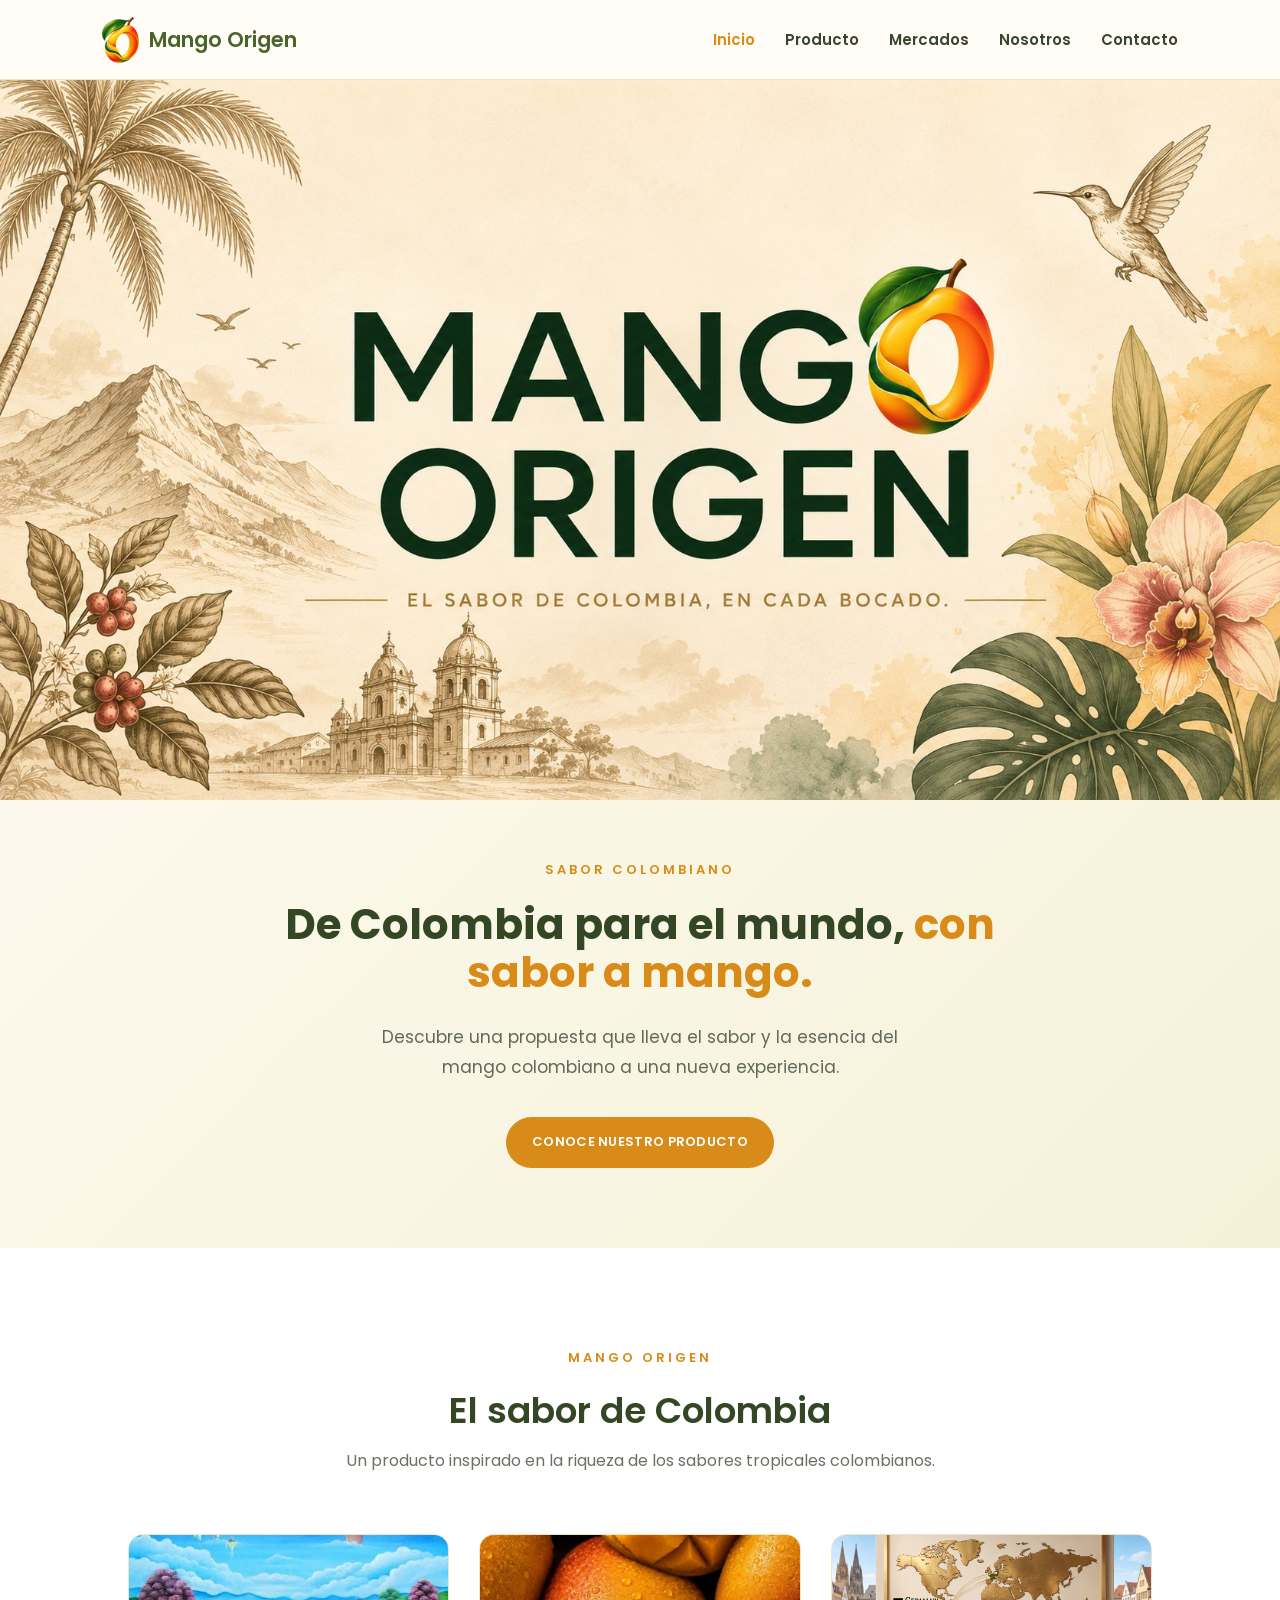
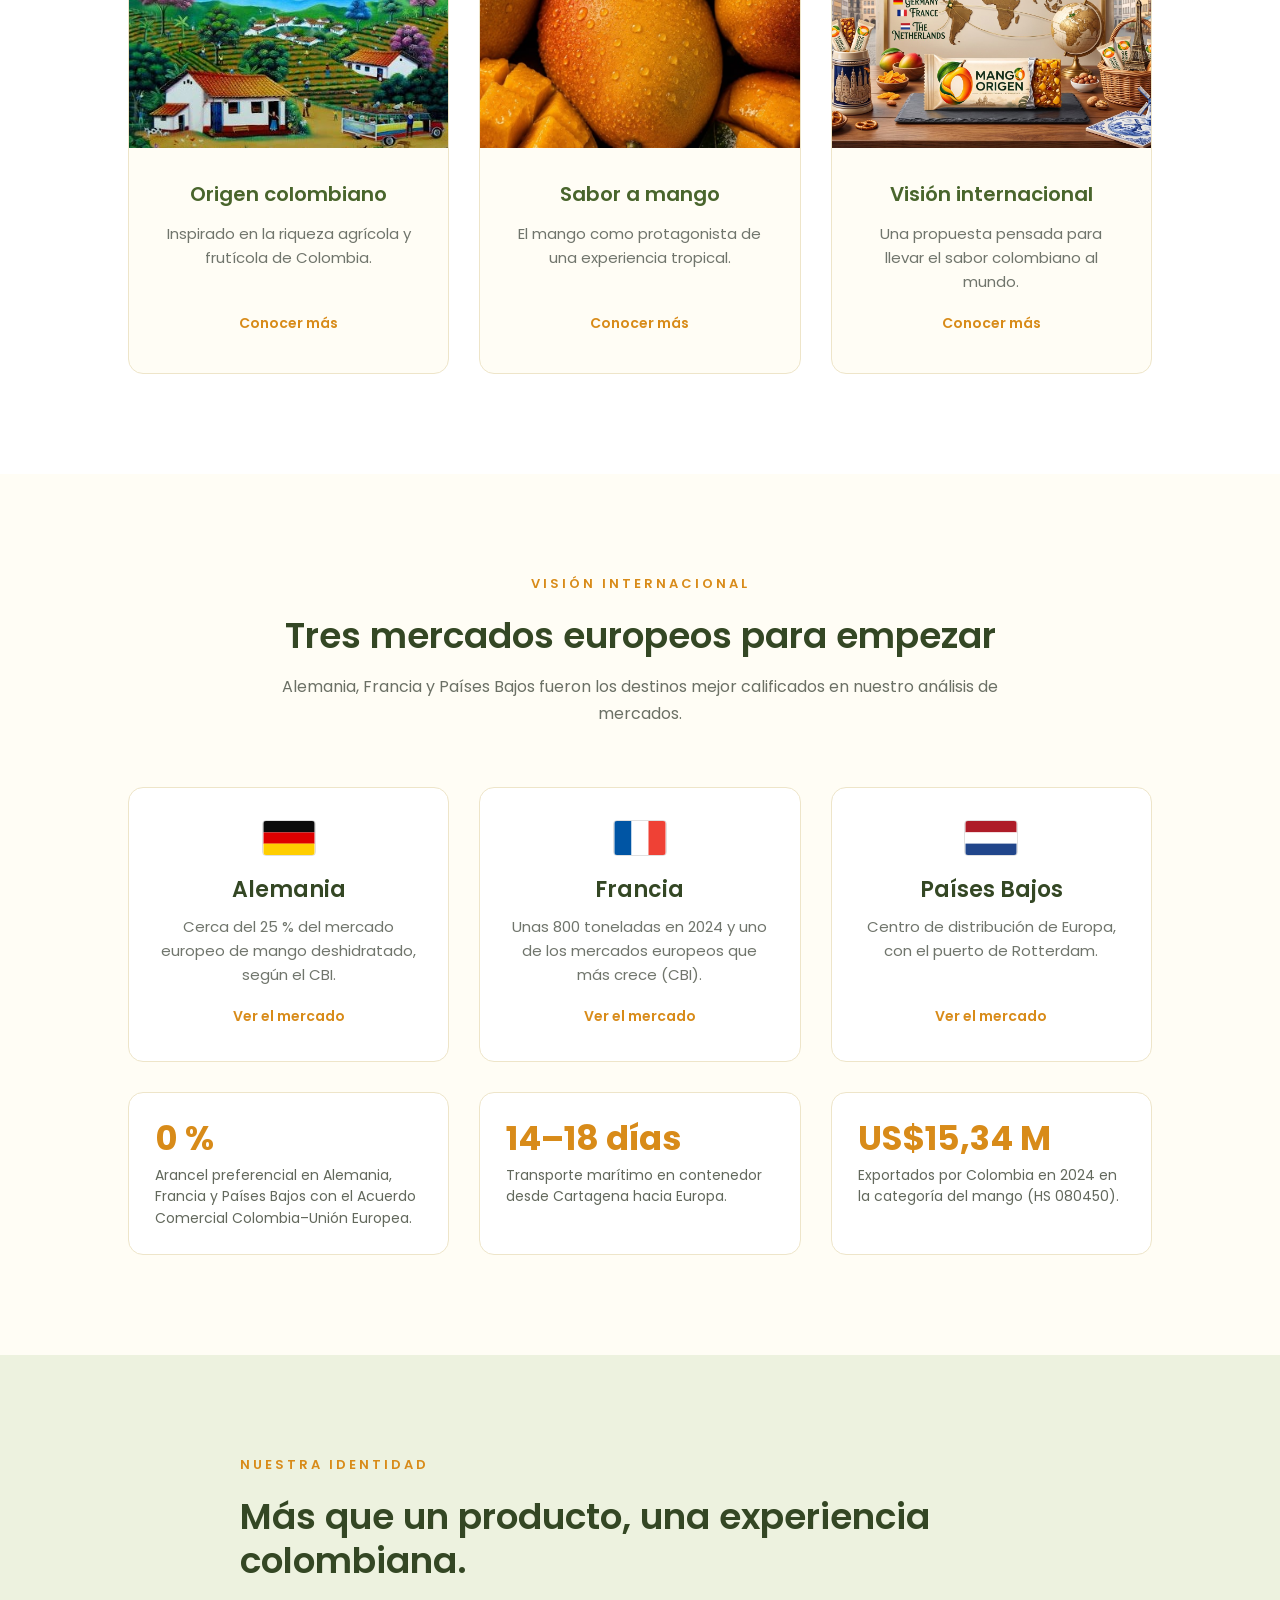
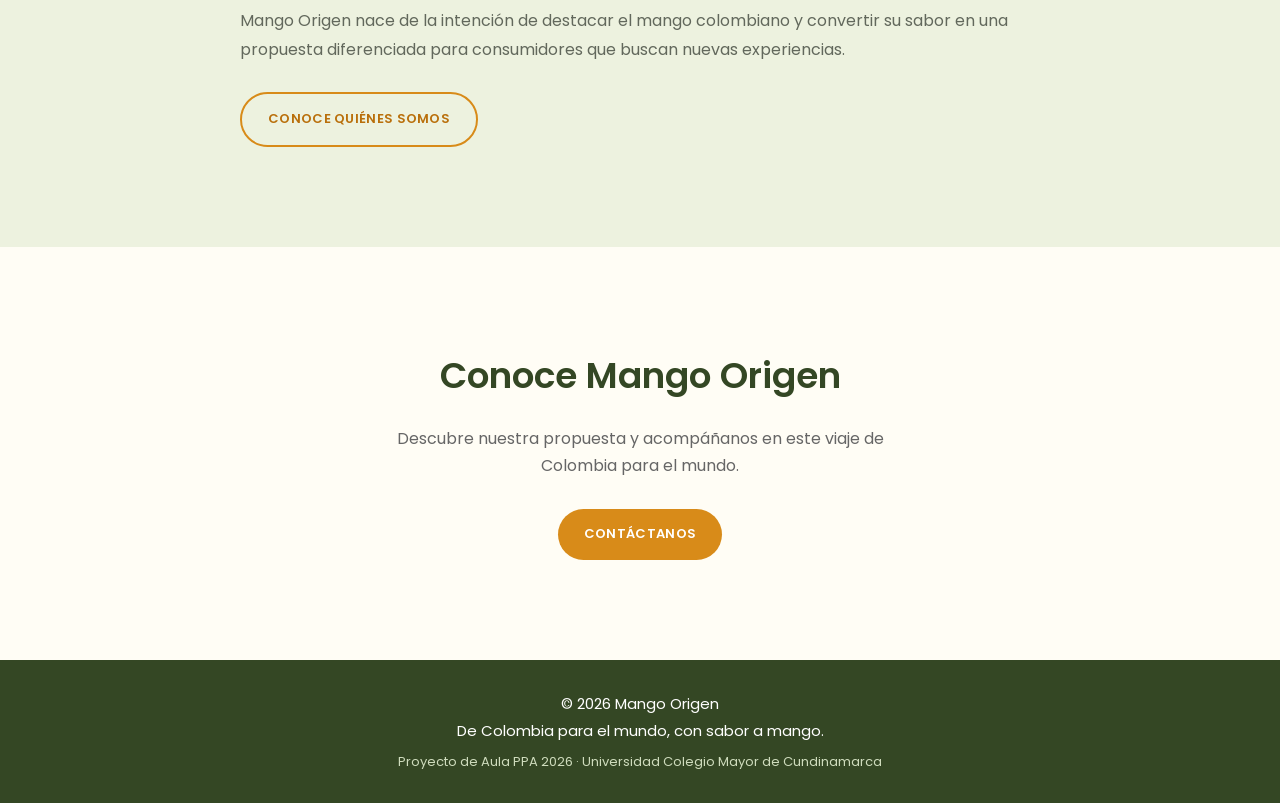
==== commit e9b17265: "Add files via upload" ====
--- a/index.html
+++ b/index.html
@@ -8,10 +8,10 @@
     <title>Mango Origen | Sabor colombiano</title>
     <meta name="description" content="Mango Origen: snack premium de mango colombiano deshidratado. De Colombia para el mundo, con sabor a mango.">
 
-    <link rel="icon" type="image/png" href="imagenes/logo-navbar.png">
+    <link rel="icon" type="image/png" href="logo-navbar.png">
 
     <!-- Conexión con CSS -->
-    <link rel="stylesheet" href="estilos.css">
+    <link rel="stylesheet" href="estilos.css?v=2">
 </head>
 
 <body>
@@ -23,7 +23,7 @@
     <header class="navbar">
 
         <a class="logo" href="index.html">
-            <img src="imagenes/logo-navbar.png" alt="Logo Mango Origen">
+            <img src="logo-navbar.png" alt="Logo Mango Origen">
             <h2>Mango Origen</h2>
         </a>
 
@@ -43,7 +43,7 @@
 
             <!-- Imagen grande de Mango Origen (de lado a lado) -->
             <div class="hero-banner">
-                <img src="imagenes/imagen-promocional.jpg"
+                <img src="imagen-promocional.jpg"
                      alt="Mango Origen. El sabor de Colombia, en cada bocado.">
             </div>
 
@@ -102,7 +102,7 @@
 
                 <a class="card" href="nosotros.html#origen">
 
-                    <img src="imagenes/tarjeta-origen.jpg" alt="Pintura de un paisaje rural colombiano con casas blancas, cultivos en las montañas y una chiva" class="card-img">
+                    <img src="tarjeta-origen.jpg" alt="Pintura de un paisaje rural colombiano con casas blancas, cultivos en las montañas y una chiva" class="card-img">
 
                     <div class="card-texto">
 
@@ -118,7 +118,7 @@
 
                 <a class="card" href="producto.html">
 
-                    <img src="imagenes/tarjeta-sabor.jpg" alt="Mangos con gotas de agua y trozos de mango cortados en cuadros" class="card-img">
+                    <img src="tarjeta-sabor.jpg" alt="Mangos con gotas de agua y trozos de mango cortados en cuadros" class="card-img">
 
                     <div class="card-texto">
 
@@ -134,7 +134,7 @@
 
                 <a class="card" href="mercados.html">
 
-                    <img src="imagenes/tarjeta-mundo.jpg" alt="Barra de Mango Origen sobre una mesa, con un mapamundi, las banderas de Alemania, Francia y Países Bajos y objetos típicos de cada país" class="card-img">
+                    <img src="tarjeta-mundo.jpg" alt="Barra de Mango Origen sobre una mesa, con un mapamundi, las banderas de Alemania, Francia y Países Bajos y objetos típicos de cada país" class="card-img">
 
                     <div class="card-texto">
 
--- a/estilos.css
+++ b/estilos.css
@@ -7,7 +7,7 @@
     font-style: normal;
     font-weight: 400;
     font-display: swap;
-    src: url('fuentes/poppins-latin-400-normal.woff2') format('woff2');
+    src: url('poppins-latin-400-normal.woff2') format('woff2');
 }
 
 @font-face {
@@ -15,7 +15,7 @@
     font-style: normal;
     font-weight: 500;
     font-display: swap;
-    src: url('fuentes/poppins-latin-500-normal.woff2') format('woff2');
+    src: url('poppins-latin-500-normal.woff2') format('woff2');
 }
 
 @font-face {
@@ -23,7 +23,7 @@
     font-style: normal;
     font-weight: 600;
     font-display: swap;
-    src: url('fuentes/poppins-latin-600-normal.woff2') format('woff2');
+    src: url('poppins-latin-600-normal.woff2') format('woff2');
 }
 
 @font-face {
@@ -31,7 +31,7 @@
     font-style: normal;
     font-weight: 700;
     font-display: swap;
-    src: url('fuentes/poppins-latin-700-normal.woff2') format('woff2');
+    src: url('poppins-latin-700-normal.woff2') format('woff2');
 }
 
 
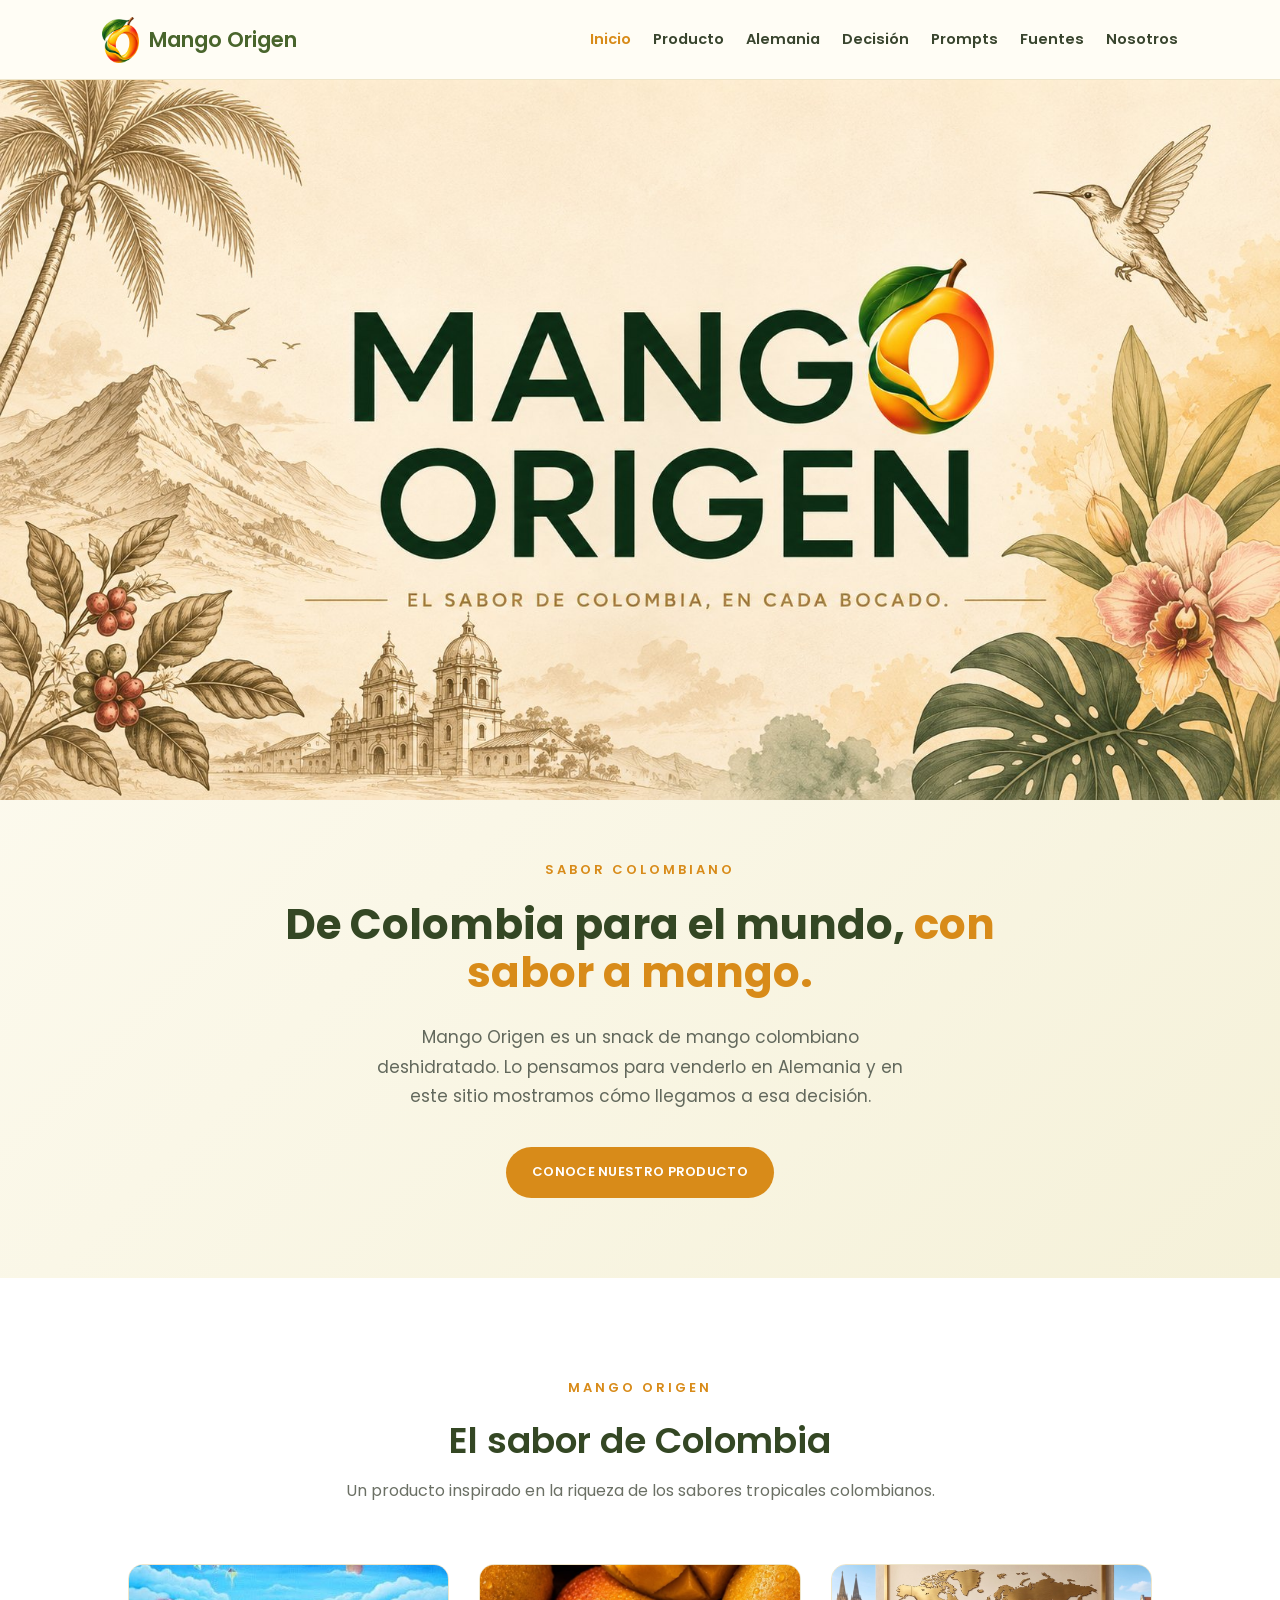
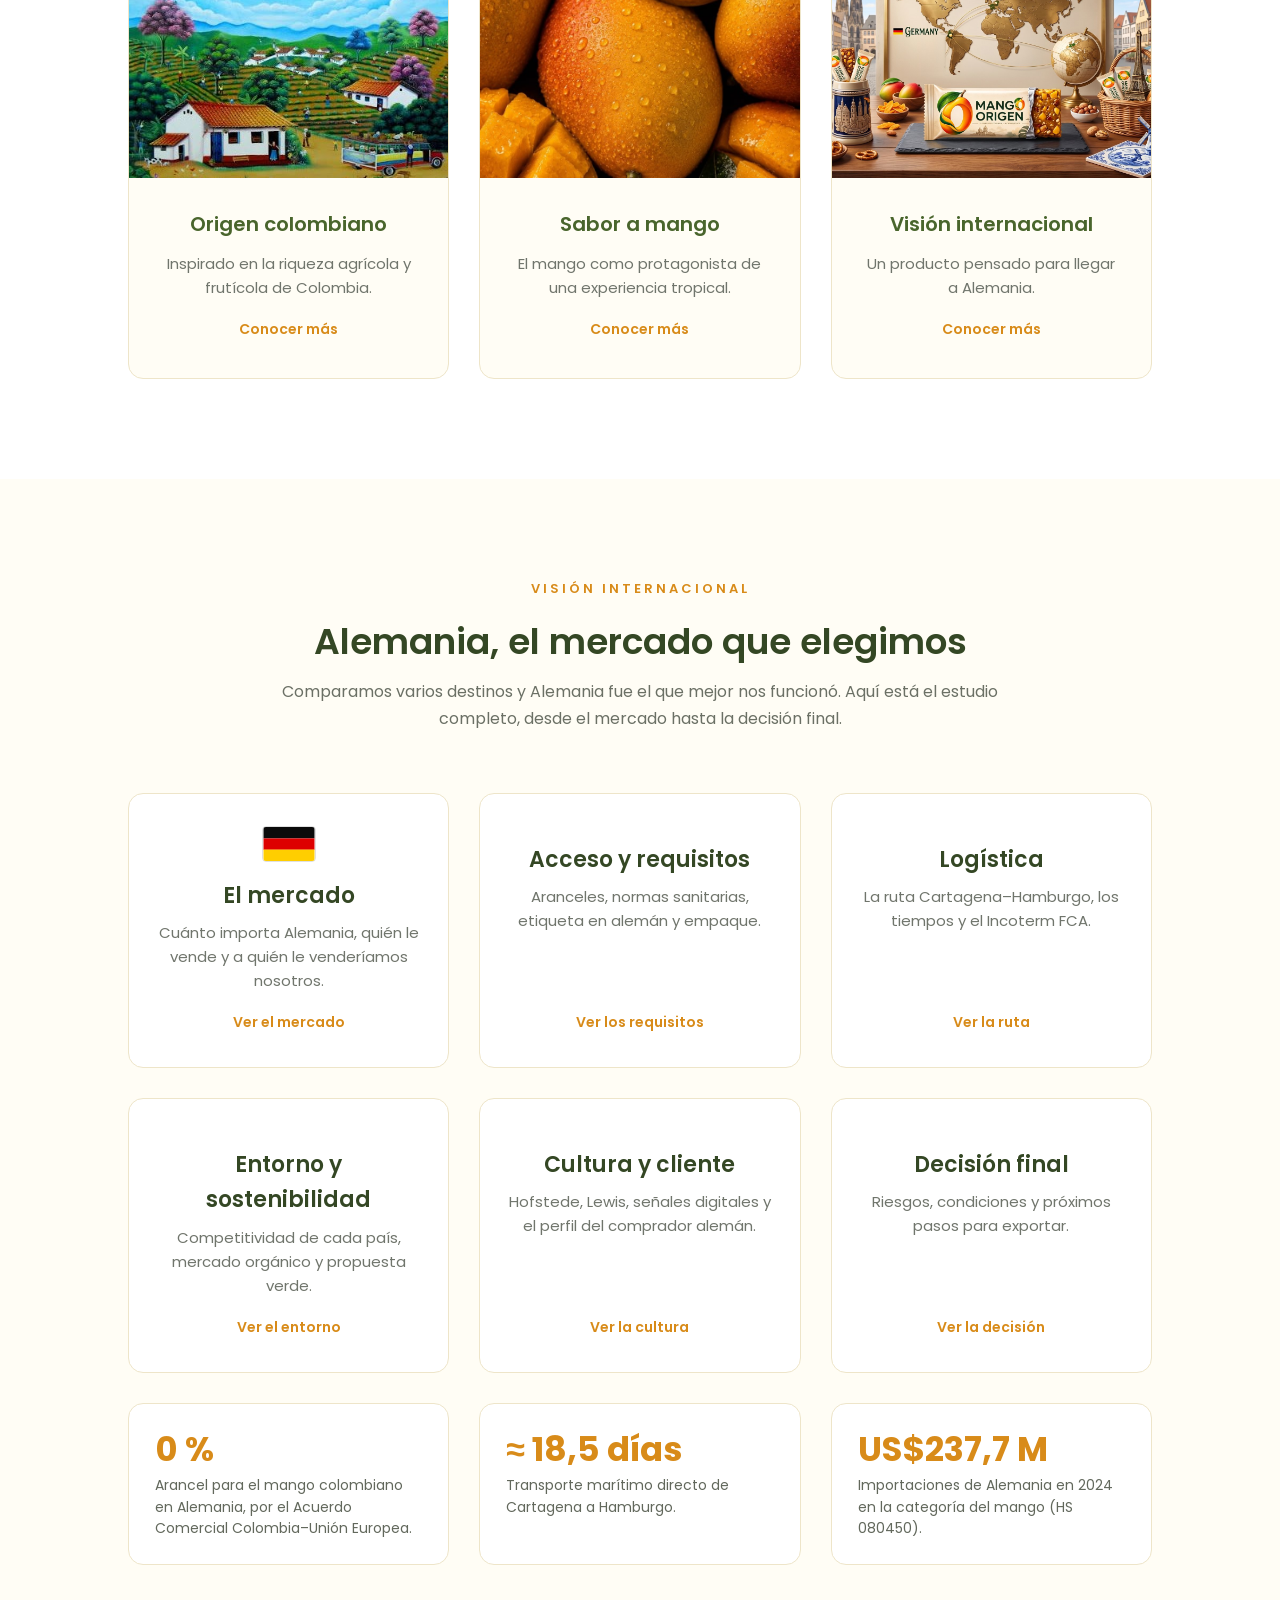
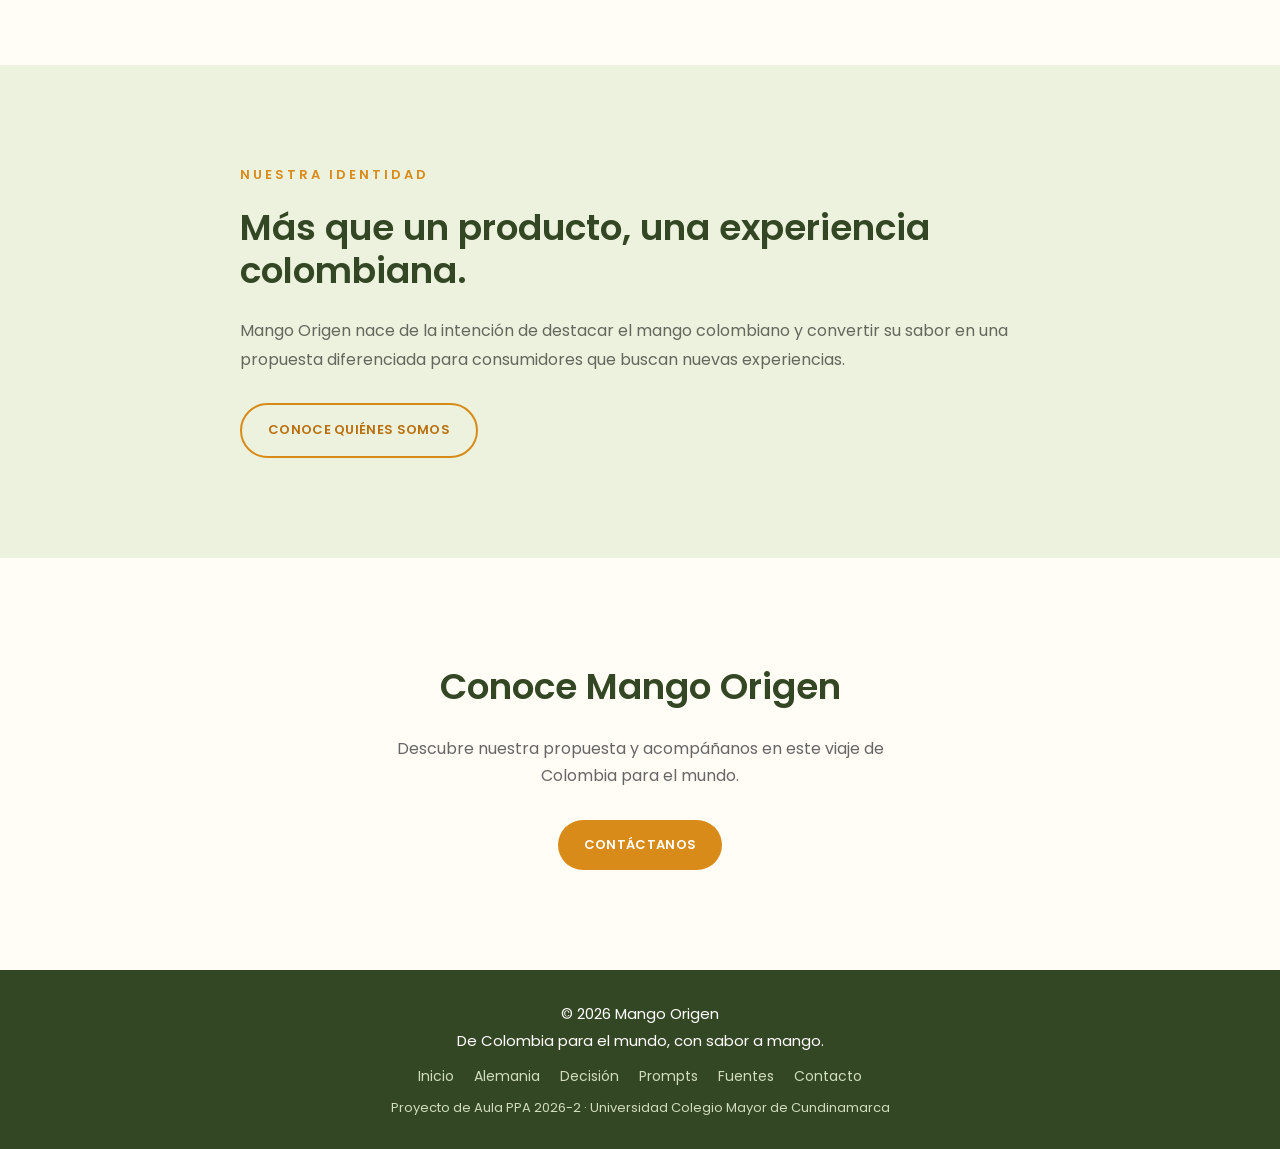
==== commit f566c919: "Add files via upload" ====
--- a/index.html
+++ b/index.html
@@ -6,12 +6,12 @@
     <meta name="viewport" content="width=device-width, initial-scale=1.0">
 
     <title>Mango Origen | Sabor colombiano</title>
-    <meta name="description" content="Mango Origen: snack premium de mango colombiano deshidratado. De Colombia para el mundo, con sabor a mango.">
+    <meta name="description" content="Mango Origen: snack premium de mango colombiano deshidratado para Alemania. De Colombia para el mundo, con sabor a mango.">
 
     <link rel="icon" type="image/png" href="logo-navbar.png">
 
     <!-- Conexión con CSS -->
-    <link rel="stylesheet" href="estilos.css?v=2">
+    <link rel="stylesheet" href="estilos.css?v=3">
 </head>
 
 <body>
@@ -30,9 +30,11 @@
         <nav>
             <a href="index.html" class="activo">Inicio</a>
             <a href="producto.html">Producto</a>
-            <a href="mercados.html">Mercados</a>
+            <a href="alemania.html">Alemania</a>
+            <a href="decision.html">Decisión</a>
+            <a href="prompts.html">Prompts</a>
+            <a href="fuentes.html">Fuentes</a>
             <a href="nosotros.html">Nosotros</a>
-            <a href="contacto.html">Contacto</a>
         </nav>
 
     </header>
@@ -60,9 +62,9 @@
                 </h1>
 
                 <p class="descripcion">
-                    Descubre una propuesta que lleva el sabor y
-                    la esencia del mango colombiano a una nueva
-                    experiencia.
+                    Mango Origen es un snack de mango colombiano deshidratado.
+                    Lo pensamos para venderlo en Alemania y en este sitio
+                    mostramos cómo llegamos a esa decisión.
                 </p>
 
                 <a href="producto.html" class="boton">
@@ -132,15 +134,15 @@
 
                 </a>
 
-                <a class="card" href="mercados.html">
-
-                    <img src="tarjeta-mundo.jpg" alt="Barra de Mango Origen sobre una mesa, con un mapamundi, las banderas de Alemania, Francia y Países Bajos y objetos típicos de cada país" class="card-img">
+                <a class="card" href="alemania.html">
+
+                    <img src="tarjeta-mundo.jpg" alt="Barra de Mango Origen sobre una mesa, con un mapamundi que conecta Colombia con Alemania y objetos típicos alemanes" class="card-img">
 
                     <div class="card-texto">
 
                         <h3>Visión internacional</h3>
 
-                        <p>Una propuesta pensada para llevar el sabor colombiano al mundo.</p>
+                        <p>Un producto pensado para llegar a Alemania.</p>
 
                         <span class="ver-mas">Conocer más</span>
 
@@ -154,7 +156,7 @@
 
 
         <!-- ==============================
-             MERCADOS
+             ALEMANIA
         =============================== -->
 
         <section id="mercados" class="mercados-inicio">
@@ -166,44 +168,61 @@
                 </p>
 
                 <h2>
-                    Tres mercados europeos para empezar
+                    Alemania, el mercado que elegimos
                 </h2>
 
                 <p>
-                    Alemania, Francia y Países Bajos fueron los destinos
-                    mejor calificados en nuestro análisis de mercados.
-                </p>
-
-            </div>
-
-
-            <div class="mercados-mini">
-
-                <a class="mercado-mini" href="mercados.html#alemania">
+                    Comparamos varios destinos y Alemania fue el que mejor
+                    nos funcionó. Aquí está el estudio completo, desde el
+                    mercado hasta la decisión final.
+                </p>
+
+            </div>
+
+
+            <div class="mercados-mini inicio-recorrido">
+
+                <a class="mercado-mini" href="alemania.html">
                     <svg class="bandera" viewBox="0 0 3 2" aria-hidden="true"><rect width="3" height="0.67" fill="#0b0b0b"/><rect y="0.67" width="3" height="0.67" fill="#DD0000"/><rect y="1.33" width="3" height="0.67" fill="#FFCE00"/></svg>
-                    <h3>Alemania</h3>
-                    <p>Cerca del 25 % del mercado europeo de mango deshidratado, según el CBI.</p>
+                    <h3>El mercado</h3>
+                    <p>Cuánto importa Alemania, quién le vende y a quién le venderíamos nosotros.</p>
                     <span class="ver-mas">Ver el mercado</span>
                 </a>
 
-                <a class="mercado-mini" href="mercados.html#francia">
-                    <svg class="bandera" viewBox="0 0 3 2" aria-hidden="true"><rect width="1" height="2" fill="#0055A4"/><rect x="1" width="1" height="2" fill="#fff"/><rect x="2" width="1" height="2" fill="#EF4135"/></svg>
-                    <h3>Francia</h3>
-                    <p>Unas 800 toneladas en 2024 y uno de los mercados europeos que más crece (CBI).</p>
-                    <span class="ver-mas">Ver el mercado</span>
-                </a>
-
-                <a class="mercado-mini" href="mercados.html#paises-bajos">
-                    <svg class="bandera" viewBox="0 0 3 2" aria-hidden="true"><rect width="3" height="0.67" fill="#AE1C28"/><rect y="0.67" width="3" height="0.67" fill="#fff"/><rect y="1.33" width="3" height="0.67" fill="#21468B"/></svg>
-                    <h3>Países Bajos</h3>
-                    <p>Centro de distribución de Europa, con el puerto de Rotterdam.</p>
-                    <span class="ver-mas">Ver el mercado</span>
+                <a class="mercado-mini" href="acceso.html">
+                    <h3>Acceso y requisitos</h3>
+                    <p>Aranceles, normas sanitarias, etiqueta en alemán y empaque.</p>
+                    <span class="ver-mas">Ver los requisitos</span>
+                </a>
+
+                <a class="mercado-mini" href="logistica.html">
+                    <h3>Logística</h3>
+                    <p>La ruta Cartagena–Hamburgo, los tiempos y el Incoterm FCA.</p>
+                    <span class="ver-mas">Ver la ruta</span>
+                </a>
+
+                <a class="mercado-mini" href="entorno.html">
+                    <h3>Entorno y sostenibilidad</h3>
+                    <p>Competitividad de cada país, mercado orgánico y propuesta verde.</p>
+                    <span class="ver-mas">Ver el entorno</span>
+                </a>
+
+                <a class="mercado-mini" href="cultura.html">
+                    <h3>Cultura y cliente</h3>
+                    <p>Hofstede, Lewis, señales digitales y el perfil del comprador alemán.</p>
+                    <span class="ver-mas">Ver la cultura</span>
+                </a>
+
+                <a class="mercado-mini" href="decision.html">
+                    <h3>Decisión final</h3>
+                    <p>Riesgos, condiciones y próximos pasos para exportar.</p>
+                    <span class="ver-mas">Ver la decisión</span>
                 </a>
 
             </div>
 
             <div class="datos">
-                <div class="dato"><strong>0 %</strong><span>Arancel preferencial en Alemania, Francia y Países Bajos con el Acuerdo Comercial Colombia–Unión Europea.</span></div><div class="dato"><strong>14–18 días</strong><span>Transporte marítimo en contenedor desde Cartagena hacia Europa.</span></div><div class="dato"><strong>US$15,34 M</strong><span>Exportados por Colombia en 2024 en la categoría del mango (HS 080450).</span></div>
+                <div class="dato"><strong>0 %</strong><span>Arancel para el mango colombiano en Alemania, por el Acuerdo Comercial Colombia–Unión Europea.</span></div><div class="dato"><strong>≈ 18,5 días</strong><span>Transporte marítimo directo de Cartagena a Hamburgo.</span></div><div class="dato"><strong>US$237,7 M</strong><span>Importaciones de Alemania en 2024 en la categoría del mango (HS 080450).</span></div>
             </div>
 
         </section>
@@ -281,8 +300,17 @@
             De Colombia para el mundo, con sabor a mango.
         </p>
 
+        <div class="pie-links">
+            <a href="index.html">Inicio</a>
+            <a href="alemania.html">Alemania</a>
+            <a href="decision.html">Decisión</a>
+            <a href="prompts.html">Prompts</a>
+            <a href="fuentes.html">Fuentes</a>
+            <a href="contacto.html">Contacto</a>
+        </div>
+
         <p class="pie-nota">
-            Proyecto de Aula PPA 2026 · Universidad Colegio Mayor de Cundinamarca
+            Proyecto de Aula PPA 2026-2 · Universidad Colegio Mayor de Cundinamarca
         </p>
 
     </footer>
--- a/estilos.css
+++ b/estilos.css
@@ -111,6 +111,8 @@
 
 nav {
     display: flex;
+    flex-wrap: wrap;
+    justify-content: flex-end;
     gap: 30px;
 }
 
@@ -875,8 +877,6 @@
 
     text-align: left;
     font-weight: 600;
-
-    white-space: nowrap;
 }
 
 .tabla td {
@@ -920,7 +920,7 @@
 .tabla a {
     color: #b96f0b;
 
-    word-break: break-all;
+    overflow-wrap: anywhere;
 }
 
 /* colores de la matriz de selección */
@@ -1296,6 +1296,785 @@
 
 .identificacion dd span {
     display: block;
+}
+
+
+/* =========================================
+   VERSIÓN 2: NAVEGACIÓN, FIGURAS Y COMPONENTES NUEVOS
+========================================= */
+
+nav { gap: 22px; }
+nav a { font-size: 14.5px; }
+
+.subnav a.activo {
+    color: #d88b19;
+    border-bottom: 2px solid #d88b19;
+    padding-bottom: 3px;
+}
+
+.subnav .contenedor { gap: 28px; }
+
+.inicio-recorrido { margin-bottom: 30px; }
+
+.figura {
+    margin: 28px 0 0;
+
+    background-color: white;
+
+    border: 1px solid #eee5c9;
+
+    border-radius: 15px;
+
+    padding: 18px;
+
+    max-width: 760px;
+}
+
+.figura img {
+    display: block;
+
+    width: 100%;
+    height: auto;
+
+    border-radius: 8px;
+}
+
+.figura.angosta { max-width: 560px; }
+
+.figura figcaption {
+    margin-top: 12px;
+
+    font-size: 13px;
+    line-height: 1.6;
+
+    color: #70756c;
+}
+
+.interpretacion {
+    max-width: 760px;
+
+    margin-top: 22px;
+
+    padding: 16px 20px;
+
+    background-color: #edf2df;
+
+    border-left: 4px solid #49652c;
+
+    border-radius: 0 10px 10px 0;
+
+    font-size: 15px;
+    line-height: 1.75;
+
+    color: #39452e;
+}
+
+.seccion .interpretacion { max-width: 760px; margin-bottom: 0; }
+
+.fuente {
+    margin-top: 10px;
+
+    font-size: 13px;
+    line-height: 1.6;
+
+    color: #70756c;
+}
+
+.seccion p.fuente { font-size: 13px; line-height: 1.6; margin-bottom: 0; }
+
+.fuente a, .interpretacion a, .nota a, .lista a, .seccion p a:not(.boton) {
+    color: #b96f0b;
+}
+
+.tabla .centro { text-align: center; }
+.tabla th.num { white-space: nowrap; }
+.tabla .nw { white-space: nowrap; }
+
+.tabla td.alto, .tabla td.medio, .tabla td.bajo {
+    text-align: center;
+    font-weight: 600;
+    white-space: nowrap;
+}
+.tabla td.alto { color: #8e2d22; background-color: #f9e2de; }
+.tabla td.medio { color: #7a5200; background-color: #fff2cf; }
+.tabla td.bajo { color: #2f6a38; background-color: #e3efd3; }
+
+.tabla.angosta { min-width: 0; }
+
+.hito {
+    display: inline-block;
+
+    padding: 4px 12px;
+
+    background-color: #fff2cf;
+
+    border-radius: 20px;
+
+    font-size: 12px;
+    font-weight: 600;
+
+    color: #344724;
+
+    margin-right: 6px;
+}
+
+.decision-caja {
+    padding: 36px 38px;
+
+    background-color: #344724;
+
+    border-radius: 20px;
+
+    color: white;
+}
+
+.seccion .decision-caja h2 { color: white; margin-bottom: 14px; }
+
+.seccion .decision-caja p {
+    color: #e4ecd6;
+
+    max-width: 780px;
+
+    font-size: 17px;
+    line-height: 1.75;
+
+    margin-bottom: 0;
+}
+
+.decision-caja .etiqueta { color: #f2b44d; }
+
+.pasos { list-style: none; }
+
+.pasos li {
+    position: relative;
+
+    padding-left: 34px;
+
+    margin-bottom: 12px;
+
+    font-size: 16px;
+    line-height: 1.65;
+
+    color: #62685c;
+}
+
+.pasos li::before {
+    content: "";
+
+    position: absolute;
+    left: 2px;
+    top: 0.3em;
+
+    width: 18px;
+    height: 18px;
+
+    border: 2px solid #d88b19;
+
+    border-radius: 4px;
+
+    background-color: white;
+}
+
+ol.condiciones {
+    list-style: none;
+
+    counter-reset: cond;
+}
+
+ol.condiciones li {
+    position: relative;
+
+    counter-increment: cond;
+
+    padding-left: 44px;
+
+    margin-bottom: 14px;
+
+    font-size: 16px;
+    line-height: 1.65;
+
+    color: #62685c;
+}
+
+ol.condiciones li::before {
+    content: counter(cond);
+
+    position: absolute;
+    left: 0;
+    top: 0;
+
+    width: 30px;
+    height: 30px;
+
+    border-radius: 50%;
+
+    background-color: #49652c;
+
+    color: white;
+
+    font-size: 14px;
+    font-weight: 600;
+
+    text-align: center;
+    line-height: 30px;
+}
+
+.encabezado-pagina .botones-fila { margin-top: 26px; display: flex; flex-wrap: wrap; gap: 12px; }
+
+.pie-links {
+    margin-top: 10px;
+
+    display: flex;
+    flex-wrap: wrap;
+    justify-content: center;
+    gap: 6px 20px;
+
+    font-size: 14px;
+}
+
+.pie-links a {
+    color: #cfdcbd;
+
+    text-decoration: none;
+}
+
+.pie-links a:hover { color: #f2b44d; }
+
+
+
+.seccion p.etiqueta {
+    color: #d88b19;
+
+    font-size: 13px;
+    font-weight: 600;
+    line-height: 1.4;
+
+    letter-spacing: 3px;
+
+    margin-bottom: 14px;
+}
+
+.seccion .decision-caja p.etiqueta { color: #f2b44d; margin-bottom: 14px; }
+
+.seccion p.interpretacion {
+    max-width: 760px;
+
+    margin: 22px 0 0;
+
+    font-size: 15px;
+    line-height: 1.75;
+
+    color: #39452e;
+}
+
+.seccion p.interpretacion strong { color: #344724; }
+
+.seccion .tabla-scroll + .tabla-scroll,
+.seccion .tabla-scroll + .grafica,
+.seccion .grafica + .tabla-scroll { margin-top: 26px; }
+
+.referencias { list-style: none; }
+
+.referencias .ref {
+    padding-left: 32px;
+
+    text-indent: -32px;
+
+    margin-bottom: 12px;
+
+    font-size: 14px;
+    line-height: 1.65;
+
+    color: #62685c;
+
+    word-break: break-word;
+}
+
+.pr-detalle {
+    background-color: #fffdf5;
+
+    border-radius: 14px;
+
+    padding: 14px 20px;
+
+    box-shadow: 0 2px 8px rgba(60, 50, 20, 0.05);
+}
+
+.pr-detalle summary {
+    cursor: pointer;
+
+    font-size: 14px;
+    font-weight: 600;
+
+    color: #1f3a22;
+}
+
+.pr-detalle[open] summary { margin-bottom: 4px; }
+
+.pr-bloque a { color: #b96f0b; }
+
+.seccion .botones-fila-inline { display: flex; gap: 12px; flex-wrap: wrap; }
+
+/* =========================================
+   PÁGINA DE PROMPTS (FORMATO INFOGRAFÍA)
+========================================= */
+
+.pr-pagina { background-color: #fbf5e4; }
+
+.pr-banner img {
+    display: block;
+
+    width: 100%;
+    height: auto;
+
+    max-height: 460px;
+
+    object-fit: cover;
+    object-position: center 35%;
+}
+
+.pr-intro {
+    max-width: 880px;
+
+    margin: -56px auto 0;
+
+    position: relative;
+
+    padding: 32px 36px;
+
+    background-color: #fffdf5;
+
+    border-radius: 20px;
+
+    box-shadow: 0 18px 40px rgba(60, 50, 20, 0.14);
+}
+
+.pr-intro .etiqueta { font-size: 11px; letter-spacing: 2px; margin-bottom: 10px; }
+
+.pr-intro h1 {
+    font-size: 40px;
+    line-height: 1.15;
+    font-weight: 700;
+
+    color: #1f3a22;
+
+    margin-bottom: 12px;
+}
+
+.pr-intro h1 span { color: #d88b19; }
+
+.pr-intro p.texto {
+    font-size: 15.5px;
+    line-height: 1.7;
+
+    color: #62685c;
+
+    margin-bottom: 16px;
+}
+
+.chips { display: flex; flex-wrap: wrap; gap: 8px; }
+
+.chip {
+    display: inline-block;
+
+    padding: 5px 14px;
+
+    border-radius: 20px;
+
+    font-size: 12px;
+    font-weight: 600;
+
+    color: #344724;
+
+    background-color: #dfead0;
+}
+
+.chip.amarillo { background-color: #fbe9b0; }
+.chip.salmon { background-color: #f8d5c9; }
+
+.pr-bloque {
+    max-width: 1000px;
+
+    margin: 0 auto;
+
+    padding: 64px 5% 8px;
+}
+
+.pr-bloque .etiqueta { font-size: 11px; letter-spacing: 2px; margin-bottom: 8px; color: #b98a3b; }
+
+.pr-bloque h2 {
+    font-size: 28px;
+    line-height: 1.25;
+    font-weight: 700;
+
+    color: #1f3a22;
+
+    margin-bottom: 8px;
+}
+
+.pr-bloque > p.bajada {
+    max-width: 720px;
+
+    font-size: 15px;
+    line-height: 1.7;
+
+    color: #62685c;
+
+    margin-bottom: 22px;
+}
+
+.pr-rejilla > * { min-width: 0; }
+
+.pr-rejilla {
+    display: grid;
+
+    gap: 16px;
+}
+
+.pr-rejilla.c3 { grid-template-columns: repeat(3, 1fr); }
+.pr-rejilla.c4 { grid-template-columns: repeat(4, 1fr); }
+.pr-rejilla.c5 { grid-template-columns: repeat(5, 1fr); }
+.pr-rejilla.c2 { grid-template-columns: repeat(2, 1fr); }
+
+.pr-card {
+    padding: 20px 20px 22px;
+
+    border-radius: 16px;
+
+    background-color: #fdeeb8;
+
+    color: #3a3a2c;
+}
+
+.pr-card.amarillo { background-color: #fdeeb8; }
+.pr-card.salmon { background-color: #fbd9cd; }
+.pr-card.verde { background-color: #dfead0; }
+.pr-card.lila { background-color: #e6e0f1; }
+.pr-card.azul { background-color: #d9e8ee; }
+.pr-card.gris { background-color: #ece8dc; color: #8a8a7a; }
+
+.pr-card .pregunta {
+    display: block;
+
+    font-size: 10.5px;
+    font-weight: 600;
+
+    letter-spacing: 1.2px;
+    text-transform: uppercase;
+
+    color: #a0762b;
+
+    margin-bottom: 8px;
+}
+
+.pr-card h3 {
+    font-size: 19px;
+    line-height: 1.25;
+    font-weight: 700;
+
+    color: #1f3a22;
+
+    margin-bottom: 8px;
+}
+
+.pr-card.gris h3 { color: #77776a; }
+
+.pr-card p {
+    font-size: 13.5px;
+    line-height: 1.65;
+
+    color: #55574a;
+}
+
+.pr-card.gris p { color: #8a8a7a; }
+
+.pr-num {
+    display: inline-block;
+
+    width: 30px;
+    height: 30px;
+
+    margin-bottom: 12px;
+
+    border-radius: 50%;
+
+    background-color: #1f3a22;
+
+    color: white;
+
+    font-size: 14px;
+    font-weight: 600;
+
+    text-align: center;
+    line-height: 30px;
+}
+
+.pr-card .mini-chips {
+    display: flex;
+    flex-wrap: wrap;
+    gap: 6px;
+
+    margin-top: 12px;
+}
+
+.pr-card .mini-chips span {
+    padding: 3px 10px;
+
+    background-color: rgba(255, 255, 255, 0.8);
+
+    border-radius: 12px;
+
+    font-size: 11.5px;
+
+    color: #3a3a2c;
+}
+
+.pr-card .cabeza-nicho {
+    flex-wrap: wrap;
+    display: flex;
+    justify-content: space-between;
+    align-items: flex-start;
+    gap: 10px;
+
+    margin-bottom: 8px;
+}
+
+.pr-card .cabeza-nicho h3 { margin-bottom: 0; }
+
+.insignia {
+    flex-shrink: 0;
+
+    padding: 4px 10px;
+
+    border-radius: 12px;
+
+    font-size: 10px;
+    font-weight: 700;
+
+    letter-spacing: 0.5px;
+    text-transform: uppercase;
+
+    background-color: #1f3a22;
+
+    color: white;
+
+    white-space: nowrap;
+}
+
+.insignia.naranja { background-color: #e08a2c; }
+.insignia.gris { background-color: #b9b5a4; }
+
+.pr-test {
+    display: grid;
+
+    gap: 10px;
+}
+
+.pr-fila {
+    display: grid;
+
+    grid-template-columns: 150px 170px 1fr;
+
+    align-items: center;
+    gap: 18px;
+
+    padding: 14px 20px;
+
+    background-color: white;
+
+    border-radius: 12px;
+
+    box-shadow: 0 2px 8px rgba(60, 50, 20, 0.05);
+}
+
+.pr-fila strong {
+    font-size: 14px;
+    font-weight: 600;
+
+    color: #1f3a22;
+}
+
+.pr-fila p {
+    font-size: 13px;
+    line-height: 1.6;
+
+    color: #62685c;
+}
+
+.estado {
+    display: inline-block;
+
+    padding: 5px 14px;
+
+    border-radius: 14px;
+
+    font-size: 12px;
+    font-weight: 600;
+
+    text-align: center;
+}
+
+.estado.ok { background-color: #dfead0; color: #2f6a38; }
+.estado.cond { background-color: #fdeeb8; color: #7a5200; }
+.estado.no { background-color: #f9d6d1; color: #8e2d22; }
+
+.pr-escenarios {
+    display: grid;
+
+    grid-template-columns: 130px repeat(3, 1fr);
+
+    gap: 10px;
+}
+
+.pr-escenarios .cab {
+    padding: 8px 12px;
+
+    border-radius: 8px;
+
+    font-size: 11px;
+    font-weight: 700;
+
+    letter-spacing: 1px;
+    text-transform: uppercase;
+
+    text-align: center;
+}
+
+.pr-escenarios .cab.pes { background-color: #f9d6d1; color: #8e2d22; }
+.pr-escenarios .cab.med { background-color: #fdeeb8; color: #7a5200; }
+.pr-escenarios .cab.opt { background-color: #dfead0; color: #2f6a38; }
+
+.pr-escenarios .tema {
+    display: flex;
+    align-items: center;
+
+    font-size: 13.5px;
+    font-weight: 700;
+
+    color: #1f3a22;
+}
+
+.pr-escenarios .caja {
+    padding: 14px 16px;
+
+    background-color: white;
+
+    border-radius: 10px;
+
+    font-size: 12.5px;
+    line-height: 1.6;
+
+    color: #55574a;
+
+    box-shadow: 0 2px 8px rgba(60, 50, 20, 0.05);
+}
+
+.pr-ad-lib {
+    background-color: white;
+
+    border-radius: 14px;
+
+    padding: 18px 22px;
+
+    box-shadow: 0 2px 8px rgba(60, 50, 20, 0.05);
+}
+
+.pr-ad-lib strong {
+    display: block;
+
+    margin-bottom: 4px;
+
+    font-size: 14px;
+
+    color: #1f3a22;
+}
+
+.pr-ad-lib p {
+    font-size: 13.5px;
+    line-height: 1.7;
+
+    color: #55574a;
+}
+
+.pr-pie {
+    margin-top: 70px;
+
+    padding: 40px 5%;
+
+    background-color: #1f3a22;
+
+    color: white;
+}
+
+.pr-pie .dentro {
+    max-width: 1000px;
+
+    margin: 0 auto;
+}
+
+.pr-pie .marca {
+    display: flex;
+    align-items: center;
+    gap: 12px;
+
+    margin-bottom: 18px;
+}
+
+.pr-pie .marca img { height: 44px; width: auto; }
+
+.pr-pie .marca strong { display: block; font-size: 15px; }
+
+.pr-pie .marca span { font-size: 13px; color: #cfdcbd; }
+
+.pr-pie p { font-size: 13px; line-height: 1.7; color: #cfdcbd; }
+
+.pr-pie p strong { color: white; }
+
+.pr-pie a { color: #f2b44d; }
+
+@media (max-width: 960px) {
+    .pr-rejilla.c4, .pr-rejilla.c5 { grid-template-columns: repeat(2, 1fr); }
+    .pr-rejilla.c3 { grid-template-columns: 1fr; }
+    .pr-fila { grid-template-columns: 130px 1fr; }
+    .pr-fila p { grid-column: 1 / -1; }
+}
+
+@media (max-width: 768px) {
+    nav { gap: 6px 13px; }
+    nav a { font-size: 13px; }
+
+    .pr-intro { margin: -30px 5% 0; padding: 24px 22px; }
+    .pr-intro h1 { font-size: 30px; }
+    .pr-bloque { padding-top: 48px; }
+    .pr-bloque h2 { font-size: 24px; }
+    .pr-rejilla.c2, .pr-rejilla.c4, .pr-rejilla.c5 { grid-template-columns: 1fr; }
+
+    .pr-escenarios { grid-template-columns: 1fr; }
+    .pr-escenarios .cab { display: none; }
+    .pr-escenarios .tema { margin-top: 14px; font-size: 16px; }
+    .pr-escenarios .caja::before {
+        content: attr(data-t);
+
+        display: block;
+
+        margin-bottom: 4px;
+
+        font-size: 11px;
+        font-weight: 700;
+
+        letter-spacing: 1px;
+        text-transform: uppercase;
+
+        color: #a0762b;
+    }
+
+    .decision-caja { padding: 26px 22px; }
+    .figura { padding: 12px; }
+}
+
+@media (max-width: 480px) {
+    nav a { font-size: 12.5px; }
+    .pr-fila { grid-template-columns: 1fr; gap: 8px; }
 }
 
 
